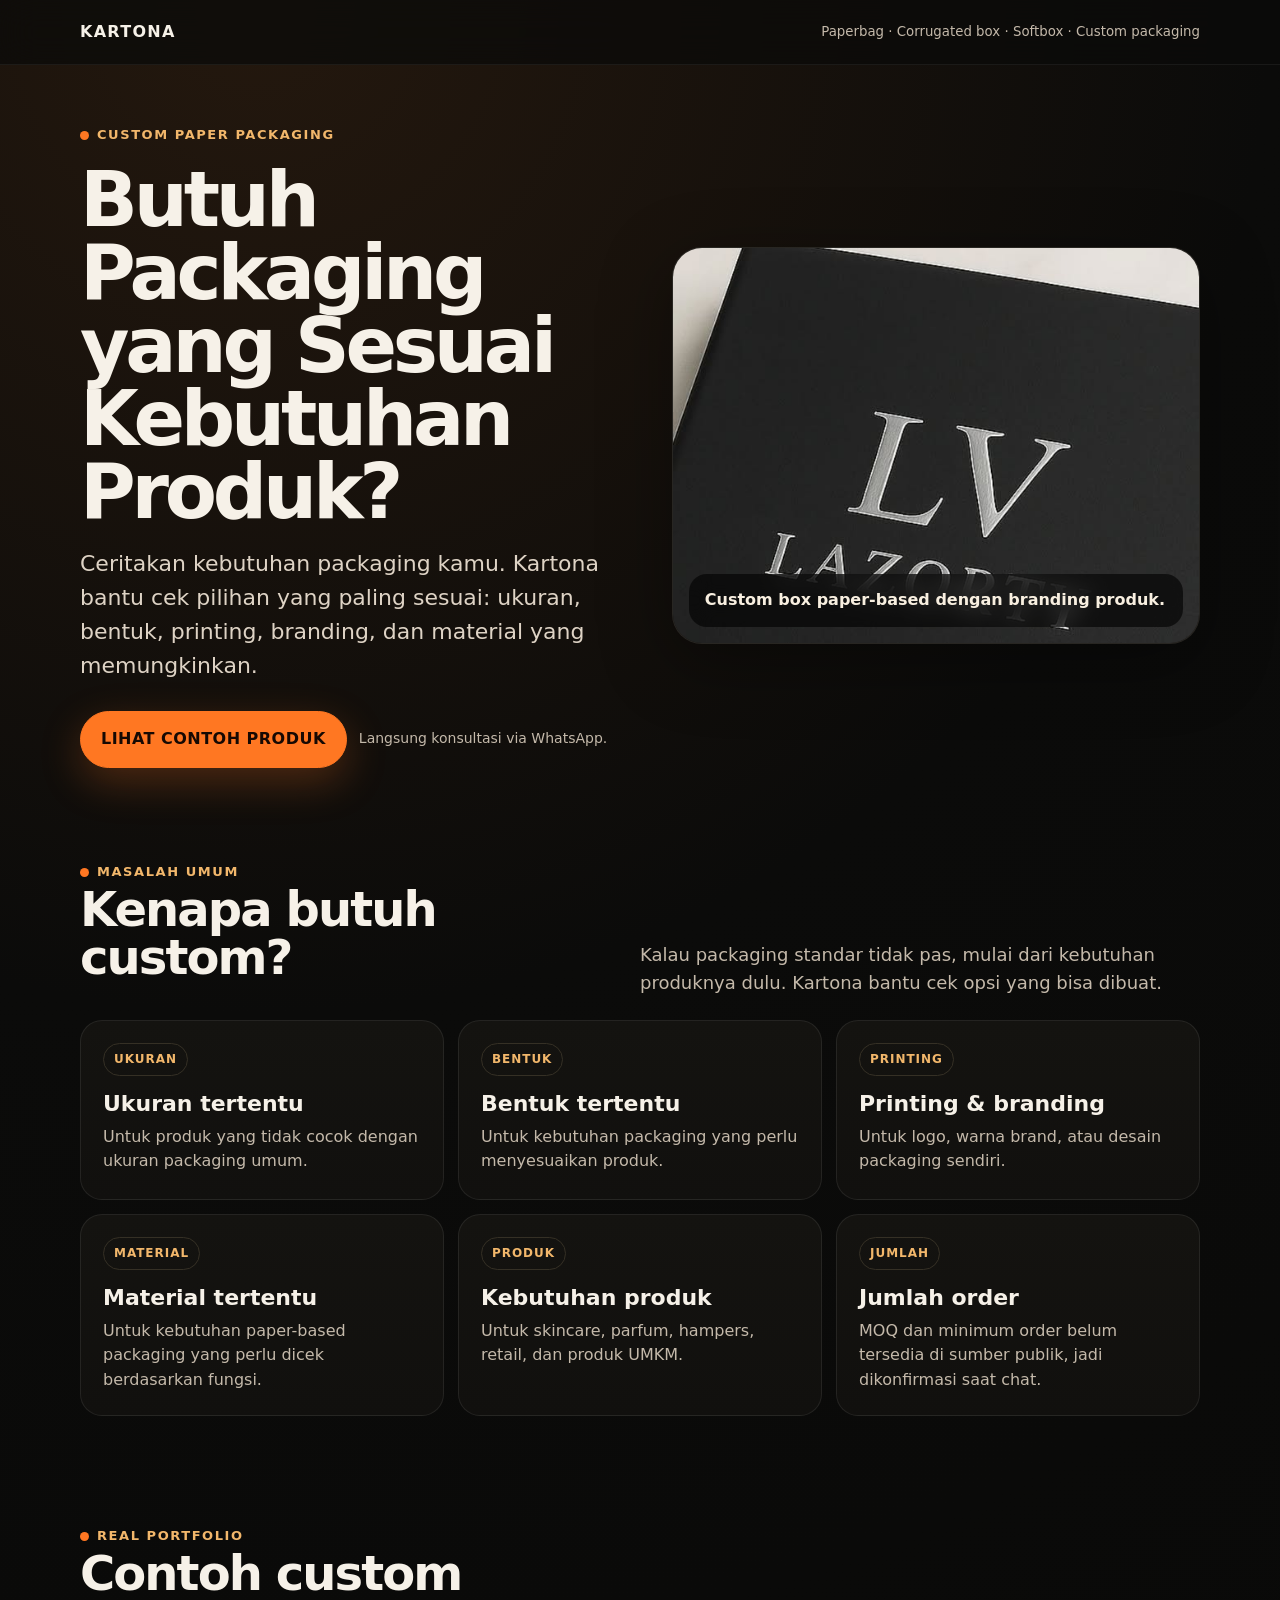
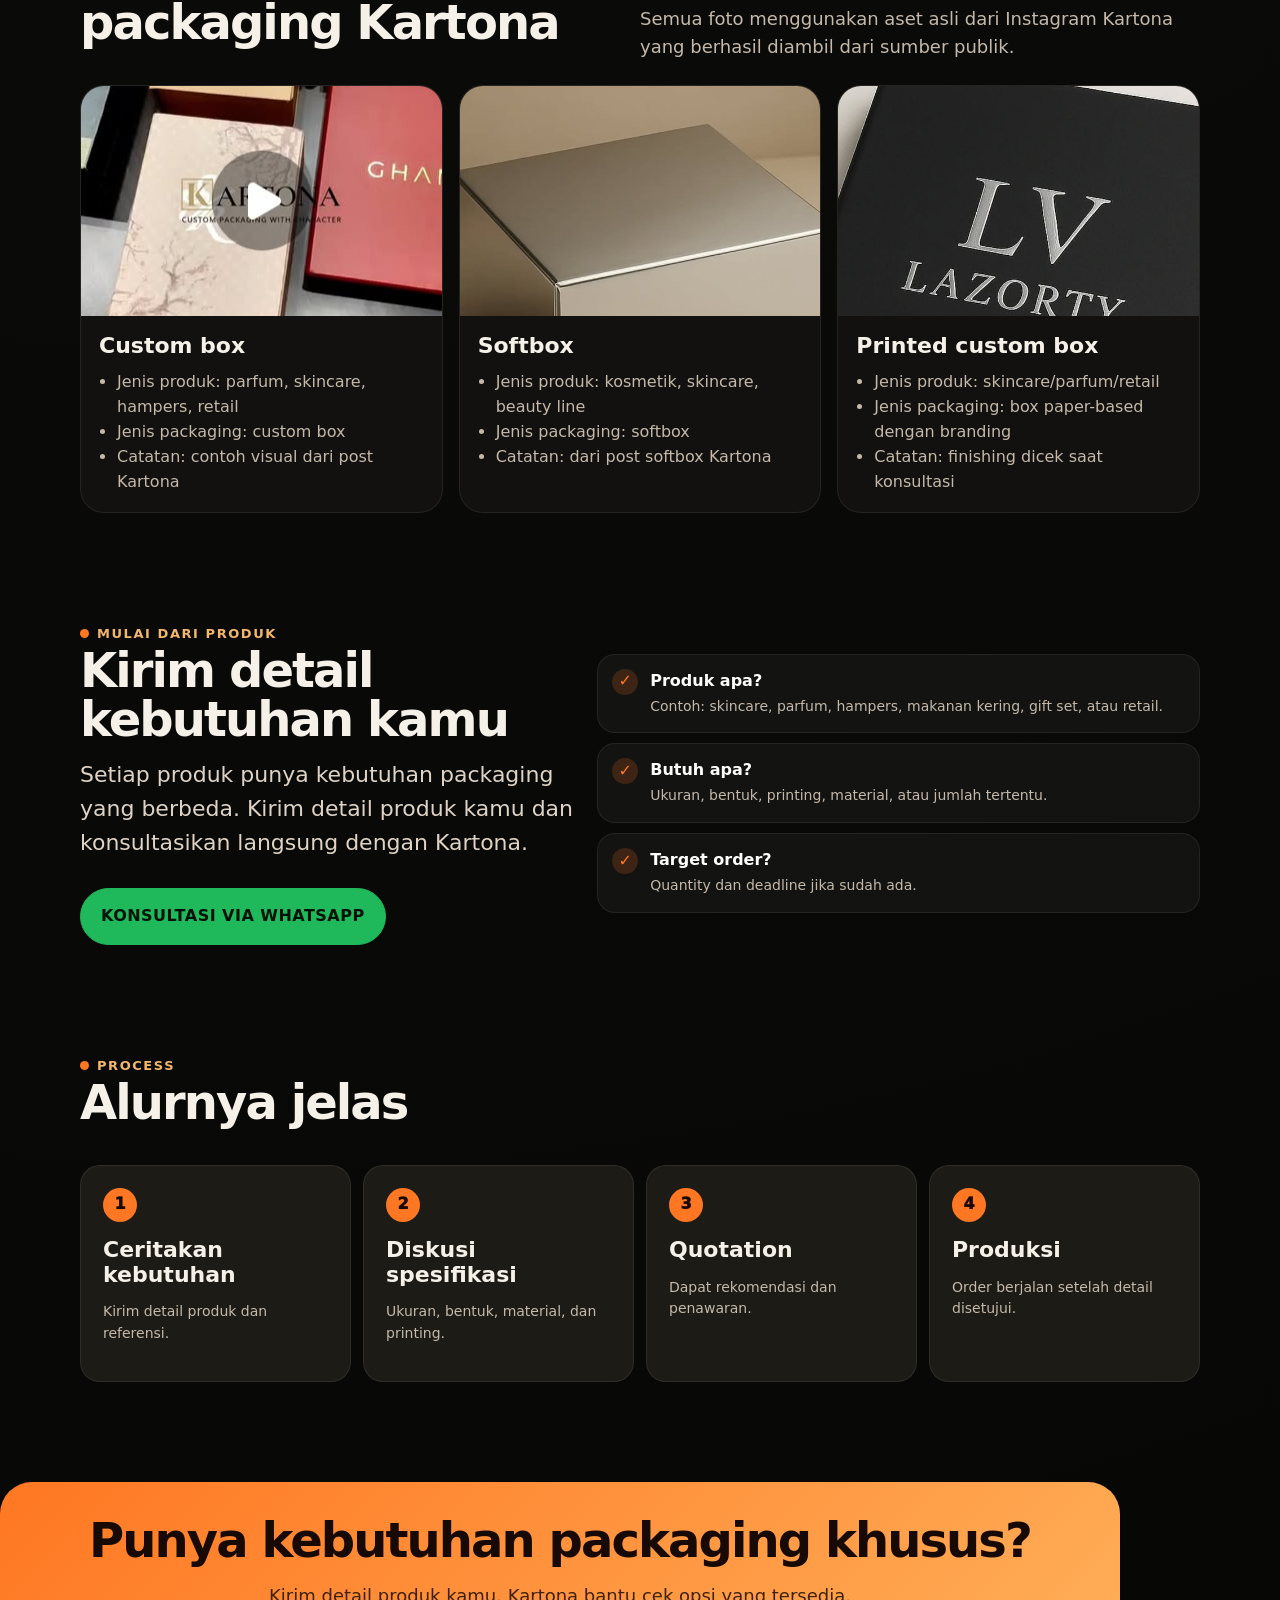
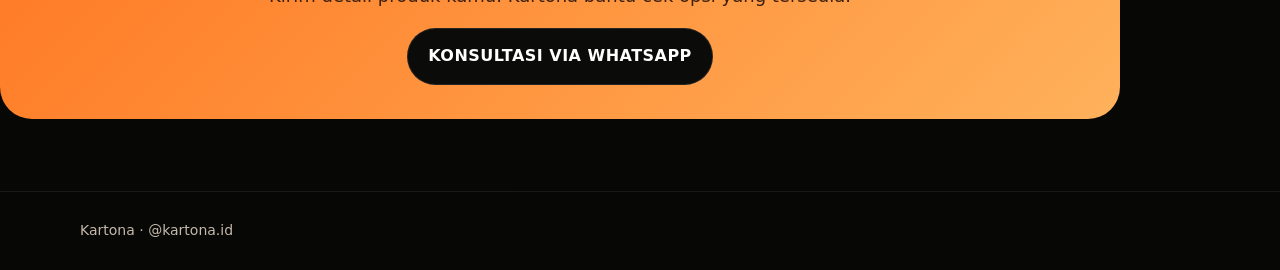
==== custom-packaging/index.html @ 0503b67d "Kartona Meta Ads V1 landing pages" ====
<!doctype html>
<html lang="id">
<head>
  <meta charset="utf-8" />
  <meta name="viewport" content="width=device-width, initial-scale=1" />
  <title>Custom Paper Packaging | Kartona</title>
  <meta name="description" content="Konsultasikan kebutuhan custom paper packaging untuk produk kamu bersama Kartona." />
  <link rel="stylesheet" href="../css/style.css" />
  <script src="../js/config.js"></script>
</head>
<body>
  <header class="topbar"><div class="wrap nav"><div class="logo">KARTONA</div><small>Paperbag · Corrugated box · Softbox · Custom packaging</small></div></header>
  <main>
    <section class="hero">
      <div class="wrap hero-grid">
        <div>
          <span class="eyebrow">Custom Paper Packaging</span>
          <h1>Butuh Packaging yang Sesuai Kebutuhan Produk?</h1>
          <p class="lead">Ceritakan kebutuhan packaging kamu. Kartona bantu cek pilihan yang paling sesuai: ukuran, bentuk, printing, branding, dan material yang memungkinkan.</p>
          <div class="hero-actions"><a class="btn primary" href="#portfolio">Lihat Contoh Produk</a><span class="note">Langsung konsultasi via WhatsApp.</span></div>
        </div>
        <div class="photo-card"><img src="../assets/premium-skincare-parfum-box.webp" alt="Custom paper packaging Kartona" loading="eager"><div class="photo-caption">Custom box paper-based dengan branding produk.</div></div>
      </div>
    </section>

    <section class="section" data-viewcontent="custom-benefits">
      <div class="wrap">
        <div class="section-head"><div><span class="eyebrow">Masalah Umum</span><h2>Kenapa butuh custom?</h2></div><p>Kalau packaging standar tidak pas, mulai dari kebutuhan produknya dulu. Kartona bantu cek opsi yang bisa dibuat.</p></div>
        <div class="cards">
          <article class="card"><span class="tag">Ukuran</span><h3>Ukuran tertentu</h3><p>Untuk produk yang tidak cocok dengan ukuran packaging umum.</p></article>
          <article class="card"><span class="tag">Bentuk</span><h3>Bentuk tertentu</h3><p>Untuk kebutuhan packaging yang perlu menyesuaikan produk.</p></article>
          <article class="card"><span class="tag">Printing</span><h3>Printing & branding</h3><p>Untuk logo, warna brand, atau desain packaging sendiri.</p></article>
          <article class="card"><span class="tag">Material</span><h3>Material tertentu</h3><p>Untuk kebutuhan paper-based packaging yang perlu dicek berdasarkan fungsi.</p></article>
          <article class="card"><span class="tag">Produk</span><h3>Kebutuhan produk</h3><p>Untuk skincare, parfum, hampers, retail, dan produk UMKM.</p></article>
          <article class="card"><span class="tag">Jumlah</span><h3>Jumlah order</h3><p>MOQ dan minimum order belum tersedia di sumber publik, jadi dikonfirmasi saat chat.</p></article>
        </div>
      </div>
    </section>

    <section class="section" id="portfolio">
      <div class="wrap">
        <div class="section-head"><div><span class="eyebrow">Real Portfolio</span><h2>Contoh custom packaging Kartona</h2></div><p>Semua foto menggunakan aset asli dari Instagram Kartona yang berhasil diambil dari sumber publik.</p></div>
        <div class="product-grid">
          <article class="product"><img src="../assets/custom-box-parfum-skincare-hampers.jpg" alt="Custom box Kartona" loading="lazy"><div class="product-body"><h3>Custom box</h3><ul><li>Jenis produk: parfum, skincare, hampers, retail</li><li>Jenis packaging: custom box</li><li>Catatan: contoh visual dari post Kartona</li></ul></div></article>
          <article class="product"><img src="../assets/softbox-beauty.webp" alt="Softbox Kartona" loading="lazy"><div class="product-body"><h3>Softbox</h3><ul><li>Jenis produk: kosmetik, skincare, beauty line</li><li>Jenis packaging: softbox</li><li>Catatan: dari post softbox Kartona</li></ul></div></article>
          <article class="product"><img src="../assets/premium-skincare-parfum-box.webp" alt="Printed packaging Kartona" loading="lazy"><div class="product-body"><h3>Printed custom box</h3><ul><li>Jenis produk: skincare/parfum/retail</li><li>Jenis packaging: box paper-based dengan branding</li><li>Catatan: finishing dicek saat konsultasi</li></ul></div></article>
        </div>
      </div>
    </section>

    <section class="section"><div class="wrap split"><div><span class="eyebrow">Mulai dari Produk</span><h2>Kirim detail kebutuhan kamu</h2><p class="lead">Setiap produk punya kebutuhan packaging yang berbeda. Kirim detail produk kamu dan konsultasikan langsung dengan Kartona.</p><a class="btn wa" data-wa="custom" href="#">Konsultasi via WhatsApp</a></div><div class="checklist"><div class="check"><div><b>Produk apa?</b><br><span class="note">Contoh: skincare, parfum, hampers, makanan kering, gift set, atau retail.</span></div></div><div class="check"><div><b>Butuh apa?</b><br><span class="note">Ukuran, bentuk, printing, material, atau jumlah tertentu.</span></div></div><div class="check"><div><b>Target order?</b><br><span class="note">Quantity dan deadline jika sudah ada.</span></div></div></div></div></section>

    <section class="section"><div class="wrap"><div class="section-head"><div><span class="eyebrow">Process</span><h2>Alurnya jelas</h2></div></div><div class="steps"><div class="step"><h3>Ceritakan kebutuhan</h3><p class="note">Kirim detail produk dan referensi.</p></div><div class="step"><h3>Diskusi spesifikasi</h3><p class="note">Ukuran, bentuk, material, dan printing.</p></div><div class="step"><h3>Quotation</h3><p class="note">Dapat rekomendasi dan penawaran.</p></div><div class="step"><h3>Produksi</h3><p class="note">Order berjalan setelah detail disetujui.</p></div></div></div></section>

    <section class="wrap final-cta"><h2>Punya kebutuhan packaging khusus?</h2><p>Kirim detail produk kamu. Kartona bantu cek opsi yang tersedia.</p><a class="btn" data-wa="custom" href="#">Konsultasi via WhatsApp</a></section>
  </main>
  <div class="sticky-cta"><a class="btn wa" data-wa="custom" href="#">Konsultasi via WhatsApp</a></div>
  <footer class="footer"><div class="wrap">Kartona · <a href="https://www.instagram.com/kartona.id/">@kartona.id</a></div></footer>
  <script src="../js/app.js"></script>
</body>
</html>
---- css/style.css ----
:root{
  --bg:#0b0b0a;--panel:#141310;--panel2:#1d1b16;--text:#f6f1e8;--muted:#c4b9aa;--line:#353025;--accent:#ff7722;--accent2:#f2b76b;--white:#fff;--wa:#1fb85a;
  --radius:22px;--shadow:0 18px 70px rgba(0,0,0,.35);
}
*{box-sizing:border-box}html{scroll-behavior:smooth}body{margin:0;background:radial-gradient(circle at 20% 0%,#24180e 0,#0b0b0a 28%,#070706 100%);color:var(--text);font-family:Inter,ui-sans-serif,system-ui,-apple-system,BlinkMacSystemFont,"Segoe UI",sans-serif;line-height:1.55}a{color:inherit;text-decoration:none}img{max-width:100%;display:block}main{overflow:hidden}.wrap{width:calc(100% - 36px);max-width:1120px;margin-inline:auto}.topbar{position:sticky;top:0;z-index:20;background:rgba(11,11,10,.76);backdrop-filter:blur(18px);border-bottom:1px solid rgba(255,255,255,.06)}.nav{height:64px;display:flex;align-items:center;justify-content:space-between}.logo{font-weight:900;letter-spacing:.08em}.nav small{color:var(--muted)}.hero{padding:58px 0 38px}.hero-grid{display:grid;grid-template-columns:1.02fr .98fr;gap:42px;align-items:center}.eyebrow{display:inline-flex;align-items:center;gap:8px;color:var(--accent2);font-weight:800;text-transform:uppercase;letter-spacing:.12em;font-size:13px}.eyebrow:before{content:"";width:9px;height:9px;border-radius:99px;background:var(--accent)}h1{font-size:clamp(38px,7vw,76px);line-height:.96;margin:16px 0 18px;letter-spacing:-.055em;overflow-wrap:anywhere}h2{font-size:clamp(30px,4vw,48px);line-height:1.02;margin:0 0 14px;letter-spacing:-.04em}h3{font-size:22px;line-height:1.12;margin:0 0 8px}.lead{font-size:clamp(18px,2vw,22px);color:#ded3c5;max-width:700px;margin:0 0 28px}.hero-actions{display:flex;gap:12px;flex-wrap:wrap;align-items:center}.btn{display:inline-flex;align-items:center;justify-content:center;gap:10px;border:1px solid rgba(255,255,255,.1);min-height:54px;padding:15px 20px;border-radius:999px;font-weight:900;text-transform:uppercase;letter-spacing:.03em;transition:.18s ease;background:#242019}.btn.primary{background:var(--accent);color:#160903;border-color:var(--accent);box-shadow:0 14px 40px rgba(255,119,34,.25)}.btn.wa{background:var(--wa);border-color:var(--wa);color:#031207}.btn:hover{transform:translateY(-1px);filter:brightness(1.05)}.note{color:var(--muted);font-size:14px}.photo-card{position:relative;border-radius:30px;overflow:hidden;border:1px solid rgba(255,255,255,.08);background:#16130f;box-shadow:var(--shadow)}.photo-card img{width:100%;aspect-ratio:4/3;object-fit:cover}.photo-caption{position:absolute;left:16px;right:16px;bottom:16px;background:rgba(0,0,0,.62);backdrop-filter:blur(12px);padding:14px 16px;border-radius:18px;color:#f8efe0;font-weight:750}.section{padding:54px 0}.section-head{display:flex;align-items:end;justify-content:space-between;gap:20px;margin-bottom:24px}.section-head p{max-width:560px;color:var(--muted);font-size:18px;margin:0}.cards{display:grid;grid-template-columns:repeat(3,1fr);gap:14px}.card{background:linear-gradient(180deg,var(--panel),#11100e);border:1px solid rgba(255,255,255,.08);border-radius:var(--radius);padding:22px;min-height:180px}.card .tag{display:inline-flex;margin-bottom:16px;padding:6px 10px;border:1px solid var(--line);border-radius:999px;color:var(--accent2);font-weight:800;font-size:12px;text-transform:uppercase;letter-spacing:.08em}.card p{color:var(--muted);margin:0}.product-grid{display:grid;grid-template-columns:repeat(3,1fr);gap:16px}.product{background:#12110f;border:1px solid rgba(255,255,255,.08);border-radius:24px;overflow:hidden}.product img{width:100%;height:230px;object-fit:cover;background:#24211b}.product-body{padding:18px}.product-body ul{margin:12px 0 0;padding-left:18px;color:var(--muted)}.steps{counter-reset:step;display:grid;grid-template-columns:repeat(4,1fr);gap:12px}.step{position:relative;background:var(--panel2);border:1px solid rgba(255,255,255,.08);border-radius:20px;padding:22px}.step:before{counter-increment:step;content:counter(step);display:grid;place-items:center;width:34px;height:34px;border-radius:99px;background:var(--accent);color:#1a0900;font-weight:950;margin-bottom:16px}.split{display:grid;grid-template-columns:.9fr 1.1fr;gap:24px;align-items:center}.checklist{display:grid;gap:10px}.check{display:flex;gap:12px;align-items:flex-start;background:rgba(255,255,255,.045);border:1px solid rgba(255,255,255,.07);border-radius:18px;padding:14px}.check b{color:#fff}.check:before{content:"✓";display:grid;place-items:center;flex:0 0 26px;height:26px;border-radius:99px;background:rgba(255,119,34,.18);color:var(--accent);font-weight:900}.final-cta{margin:46px 0 72px;border-radius:32px;background:linear-gradient(135deg,#ff7722,#ffb15b);color:#170903;padding:34px;text-align:center}.final-cta h2{color:#170903}.final-cta p{color:#3e210d;font-size:18px}.final-cta .btn{background:#0b0b0a;color:#fff}.audit-table{width:100%;border-collapse:collapse;background:#12110f;border-radius:18px;overflow:hidden}.audit-table th,.audit-table td{border-bottom:1px solid rgba(255,255,255,.08);padding:13px;text-align:left;vertical-align:top}.audit-table th{color:var(--accent2);font-size:12px;text-transform:uppercase;letter-spacing:.08em}.audit-table td{color:#ddd0bf;font-size:14px}.sticky-cta{position:fixed;left:14px;right:14px;bottom:14px;z-index:50;display:none}.sticky-cta.show{display:block}.sticky-cta .btn{width:100%;box-shadow:0 12px 40px rgba(0,0,0,.45)}.two{grid-template-columns:repeat(2,1fr)}.source{font-size:13px;color:#a79b8c;margin-top:12px}.warning{background:#24180d;border:1px solid rgba(255,119,34,.35);padding:14px;border-radius:16px;color:#ffd6b8}.footer{border-top:1px solid rgba(255,255,255,.07);padding:28px 0;color:var(--muted);font-size:14px}
@media(max-width:820px){.wrap{width:calc(100% - 28px);max-width:560px}.nav small{display:none}.hero{padding-top:36px}.hero-grid,.split{grid-template-columns:1fr;gap:26px}.cards,.product-grid,.steps,.two{grid-template-columns:1fr}.section{padding:42px 0}.section-head{display:block}.product img{height:250px}h1{font-size:38px;line-height:1}.btn{font-size:14px}.final-cta{padding:26px 18px;margin-bottom:90px}.btn{width:100%;padding-left:16px;padding-right:16px}.hero-actions .note{text-align:center;width:100%}.audit-table{display:block;overflow-x:auto;white-space:nowrap}.photo-card img{aspect-ratio:1/1}.sticky-cta{padding-bottom:env(safe-area-inset-bottom)}}
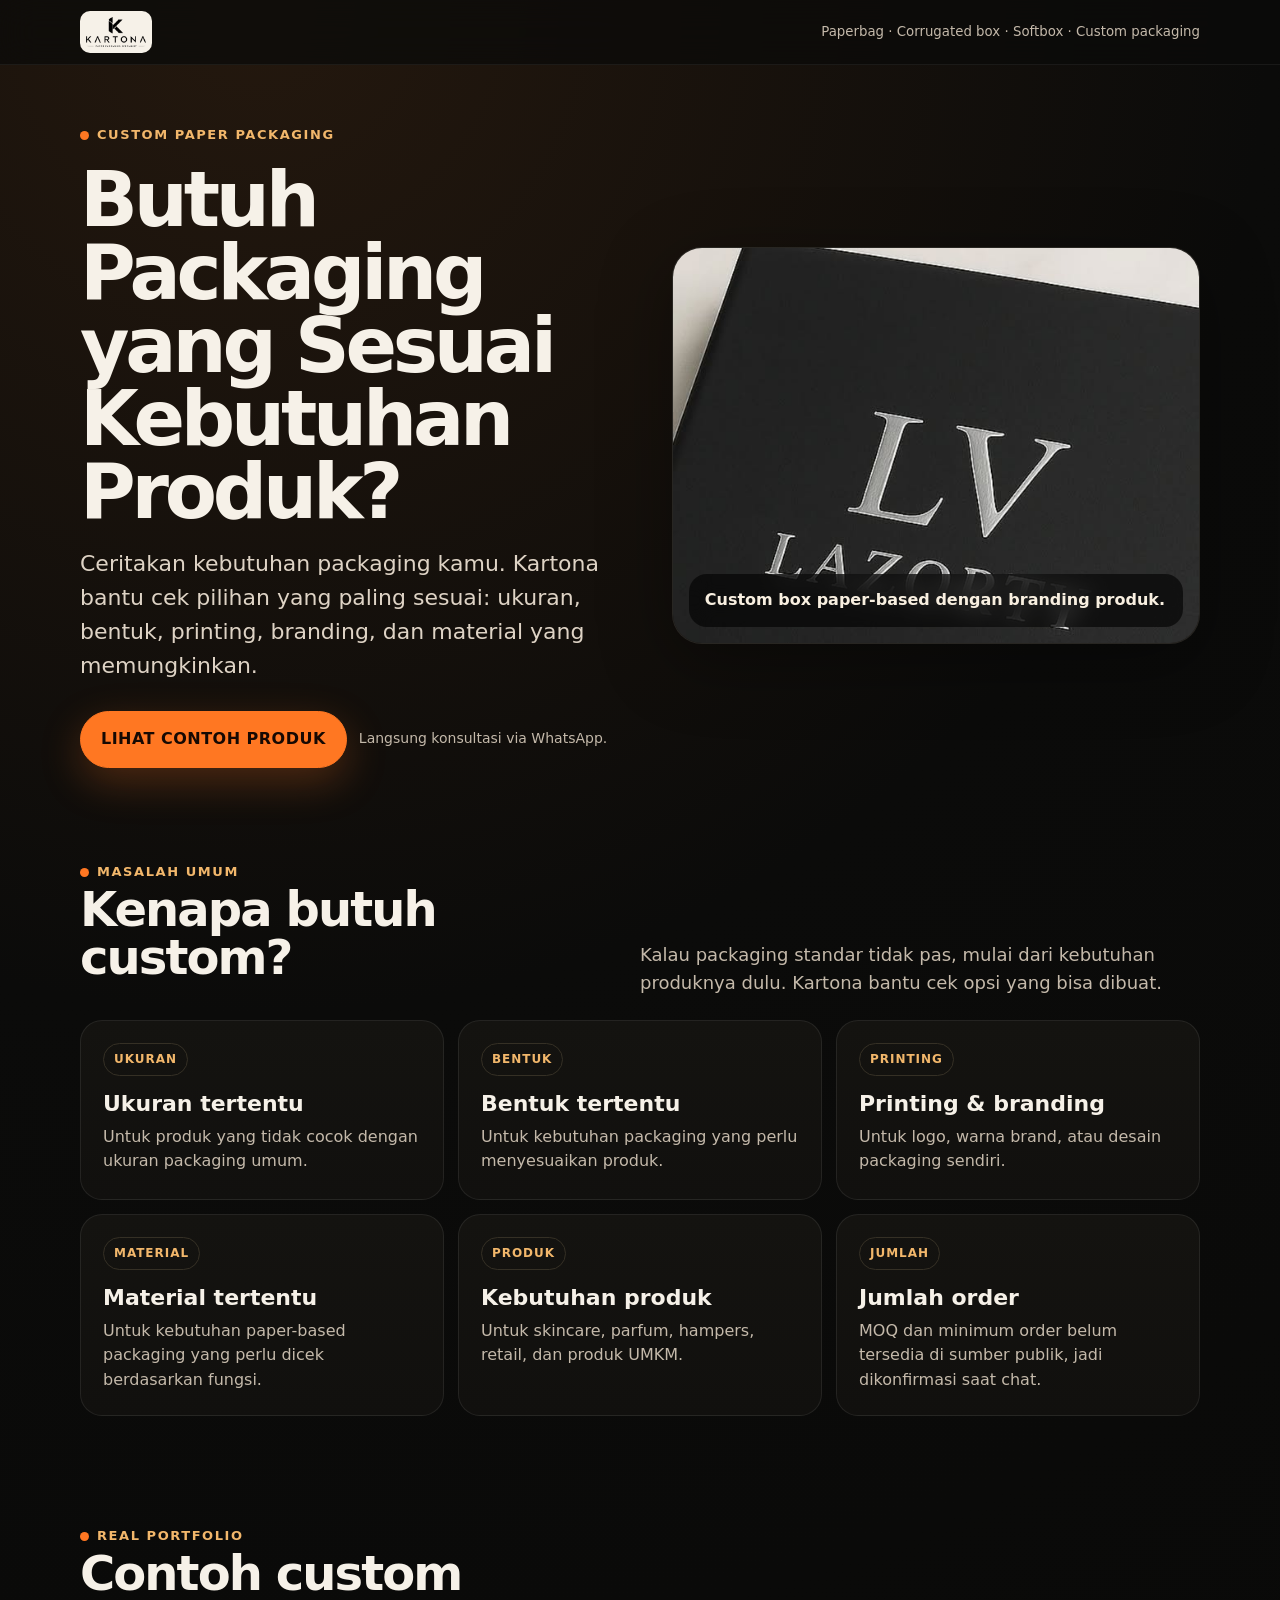
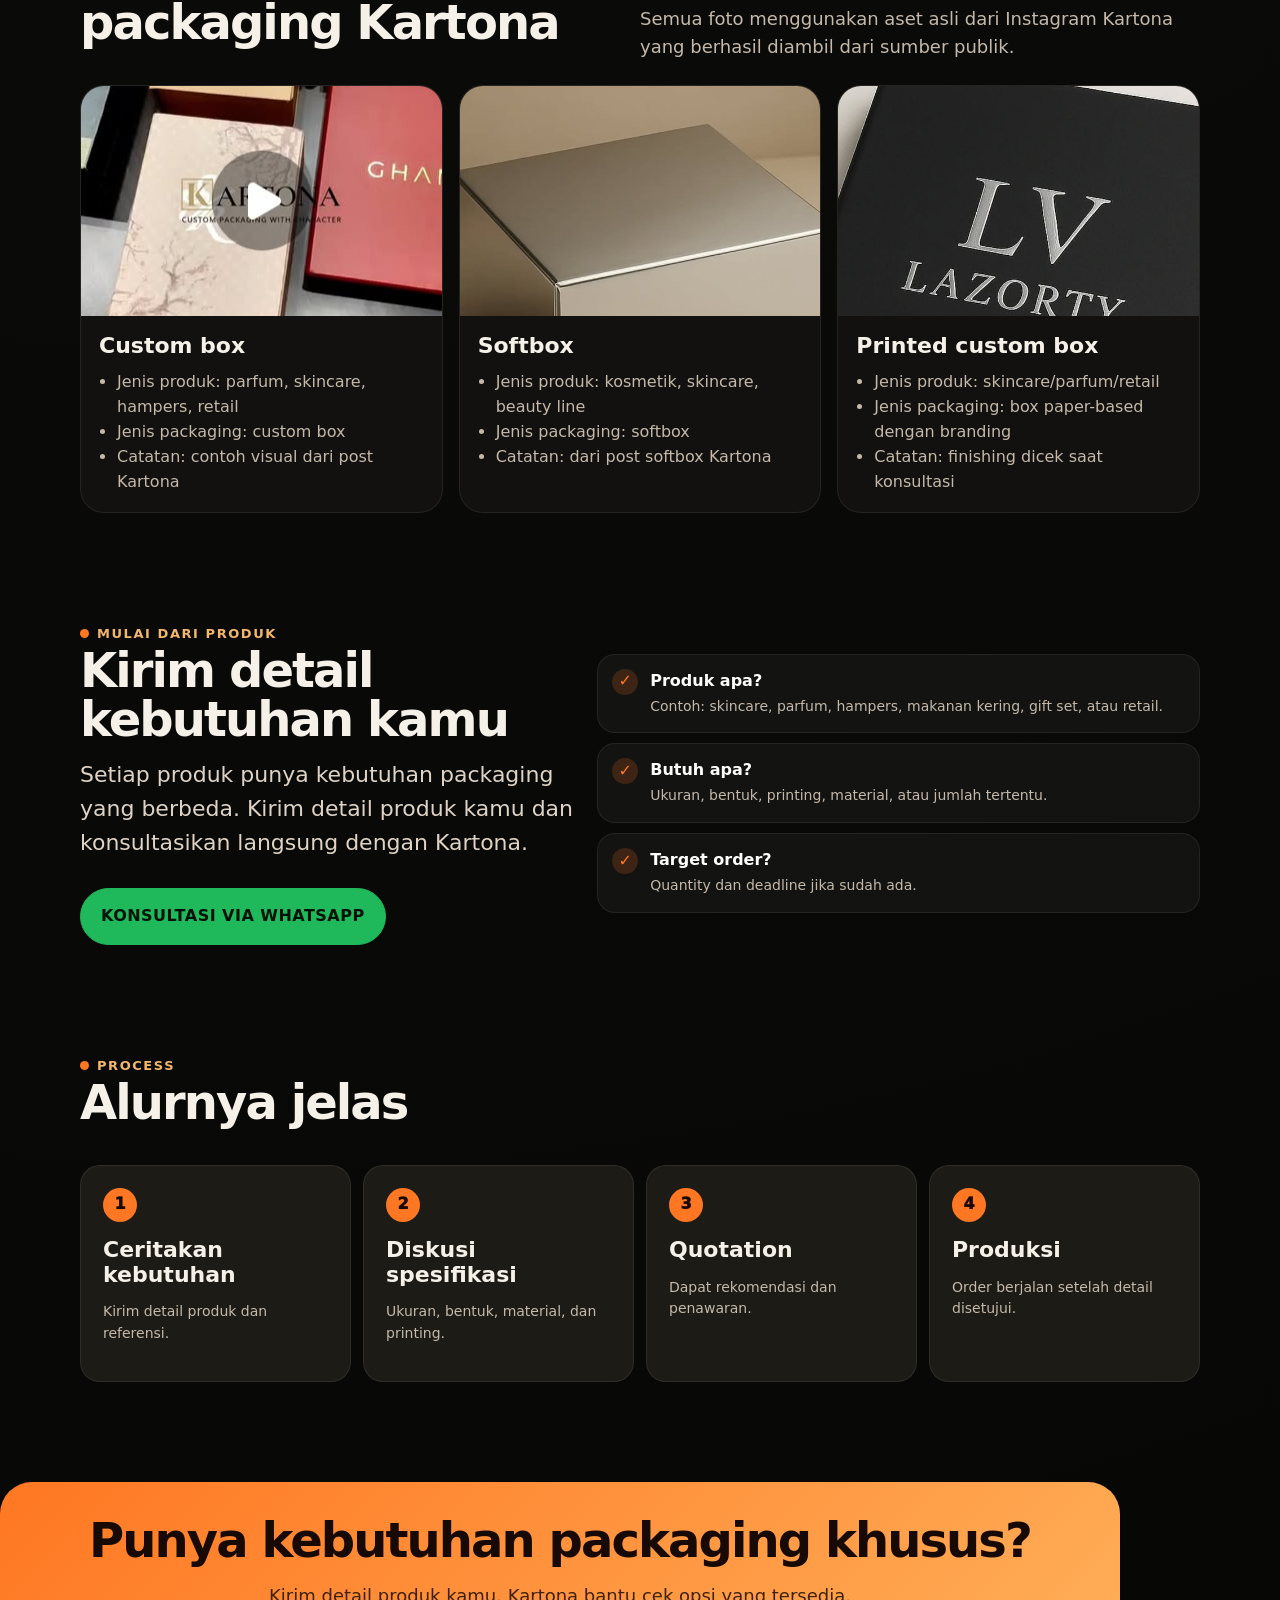
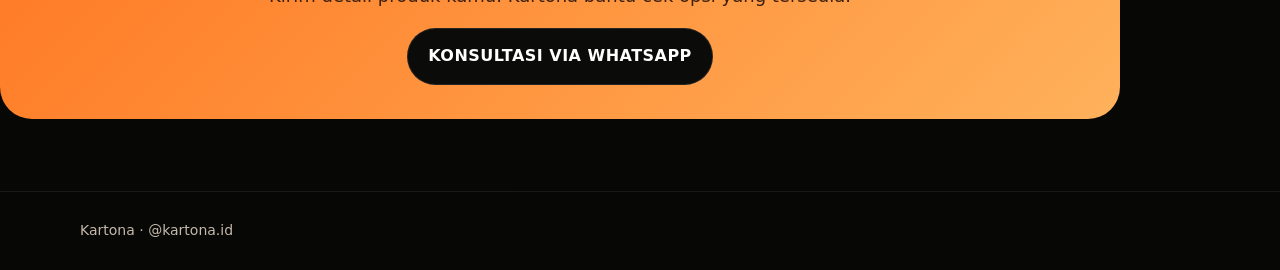
==== commit bce24c79: "Logo Kartona + foto F&B asli di landing page" ====
--- a/custom-packaging/index.html
+++ b/custom-packaging/index.html
@@ -9,7 +9,7 @@
   <script src="../js/config.js"></script>
 </head>
 <body>
-  <header class="topbar"><div class="wrap nav"><div class="logo">KARTONA</div><small>Paperbag · Corrugated box · Softbox · Custom packaging</small></div></header>
+  <header class="topbar"><div class="wrap nav"><div class="logo"><img src="../assets/logo.png" alt="Kartona" /></div><small>Paperbag · Corrugated box · Softbox · Custom packaging</small></div></header>
   <main>
     <section class="hero">
       <div class="wrap hero-grid">
--- a/css/style.css
+++ b/css/style.css
@@ -2,5 +2,5 @@
   --bg:#0b0b0a;--panel:#141310;--panel2:#1d1b16;--text:#f6f1e8;--muted:#c4b9aa;--line:#353025;--accent:#ff7722;--accent2:#f2b76b;--white:#fff;--wa:#1fb85a;
   --radius:22px;--shadow:0 18px 70px rgba(0,0,0,.35);
 }
-*{box-sizing:border-box}html{scroll-behavior:smooth}body{margin:0;background:radial-gradient(circle at 20% 0%,#24180e 0,#0b0b0a 28%,#070706 100%);color:var(--text);font-family:Inter,ui-sans-serif,system-ui,-apple-system,BlinkMacSystemFont,"Segoe UI",sans-serif;line-height:1.55}a{color:inherit;text-decoration:none}img{max-width:100%;display:block}main{overflow:hidden}.wrap{width:calc(100% - 36px);max-width:1120px;margin-inline:auto}.topbar{position:sticky;top:0;z-index:20;background:rgba(11,11,10,.76);backdrop-filter:blur(18px);border-bottom:1px solid rgba(255,255,255,.06)}.nav{height:64px;display:flex;align-items:center;justify-content:space-between}.logo{font-weight:900;letter-spacing:.08em}.nav small{color:var(--muted)}.hero{padding:58px 0 38px}.hero-grid{display:grid;grid-template-columns:1.02fr .98fr;gap:42px;align-items:center}.eyebrow{display:inline-flex;align-items:center;gap:8px;color:var(--accent2);font-weight:800;text-transform:uppercase;letter-spacing:.12em;font-size:13px}.eyebrow:before{content:"";width:9px;height:9px;border-radius:99px;background:var(--accent)}h1{font-size:clamp(38px,7vw,76px);line-height:.96;margin:16px 0 18px;letter-spacing:-.055em;overflow-wrap:anywhere}h2{font-size:clamp(30px,4vw,48px);line-height:1.02;margin:0 0 14px;letter-spacing:-.04em}h3{font-size:22px;line-height:1.12;margin:0 0 8px}.lead{font-size:clamp(18px,2vw,22px);color:#ded3c5;max-width:700px;margin:0 0 28px}.hero-actions{display:flex;gap:12px;flex-wrap:wrap;align-items:center}.btn{display:inline-flex;align-items:center;justify-content:center;gap:10px;border:1px solid rgba(255,255,255,.1);min-height:54px;padding:15px 20px;border-radius:999px;font-weight:900;text-transform:uppercase;letter-spacing:.03em;transition:.18s ease;background:#242019}.btn.primary{background:var(--accent);color:#160903;border-color:var(--accent);box-shadow:0 14px 40px rgba(255,119,34,.25)}.btn.wa{background:var(--wa);border-color:var(--wa);color:#031207}.btn:hover{transform:translateY(-1px);filter:brightness(1.05)}.note{color:var(--muted);font-size:14px}.photo-card{position:relative;border-radius:30px;overflow:hidden;border:1px solid rgba(255,255,255,.08);background:#16130f;box-shadow:var(--shadow)}.photo-card img{width:100%;aspect-ratio:4/3;object-fit:cover}.photo-caption{position:absolute;left:16px;right:16px;bottom:16px;background:rgba(0,0,0,.62);backdrop-filter:blur(12px);padding:14px 16px;border-radius:18px;color:#f8efe0;font-weight:750}.section{padding:54px 0}.section-head{display:flex;align-items:end;justify-content:space-between;gap:20px;margin-bottom:24px}.section-head p{max-width:560px;color:var(--muted);font-size:18px;margin:0}.cards{display:grid;grid-template-columns:repeat(3,1fr);gap:14px}.card{background:linear-gradient(180deg,var(--panel),#11100e);border:1px solid rgba(255,255,255,.08);border-radius:var(--radius);padding:22px;min-height:180px}.card .tag{display:inline-flex;margin-bottom:16px;padding:6px 10px;border:1px solid var(--line);border-radius:999px;color:var(--accent2);font-weight:800;font-size:12px;text-transform:uppercase;letter-spacing:.08em}.card p{color:var(--muted);margin:0}.product-grid{display:grid;grid-template-columns:repeat(3,1fr);gap:16px}.product{background:#12110f;border:1px solid rgba(255,255,255,.08);border-radius:24px;overflow:hidden}.product img{width:100%;height:230px;object-fit:cover;background:#24211b}.product-body{padding:18px}.product-body ul{margin:12px 0 0;padding-left:18px;color:var(--muted)}.steps{counter-reset:step;display:grid;grid-template-columns:repeat(4,1fr);gap:12px}.step{position:relative;background:var(--panel2);border:1px solid rgba(255,255,255,.08);border-radius:20px;padding:22px}.step:before{counter-increment:step;content:counter(step);display:grid;place-items:center;width:34px;height:34px;border-radius:99px;background:var(--accent);color:#1a0900;font-weight:950;margin-bottom:16px}.split{display:grid;grid-template-columns:.9fr 1.1fr;gap:24px;align-items:center}.checklist{display:grid;gap:10px}.check{display:flex;gap:12px;align-items:flex-start;background:rgba(255,255,255,.045);border:1px solid rgba(255,255,255,.07);border-radius:18px;padding:14px}.check b{color:#fff}.check:before{content:"✓";display:grid;place-items:center;flex:0 0 26px;height:26px;border-radius:99px;background:rgba(255,119,34,.18);color:var(--accent);font-weight:900}.final-cta{margin:46px 0 72px;border-radius:32px;background:linear-gradient(135deg,#ff7722,#ffb15b);color:#170903;padding:34px;text-align:center}.final-cta h2{color:#170903}.final-cta p{color:#3e210d;font-size:18px}.final-cta .btn{background:#0b0b0a;color:#fff}.audit-table{width:100%;border-collapse:collapse;background:#12110f;border-radius:18px;overflow:hidden}.audit-table th,.audit-table td{border-bottom:1px solid rgba(255,255,255,.08);padding:13px;text-align:left;vertical-align:top}.audit-table th{color:var(--accent2);font-size:12px;text-transform:uppercase;letter-spacing:.08em}.audit-table td{color:#ddd0bf;font-size:14px}.sticky-cta{position:fixed;left:14px;right:14px;bottom:14px;z-index:50;display:none}.sticky-cta.show{display:block}.sticky-cta .btn{width:100%;box-shadow:0 12px 40px rgba(0,0,0,.45)}.two{grid-template-columns:repeat(2,1fr)}.source{font-size:13px;color:#a79b8c;margin-top:12px}.warning{background:#24180d;border:1px solid rgba(255,119,34,.35);padding:14px;border-radius:16px;color:#ffd6b8}.footer{border-top:1px solid rgba(255,255,255,.07);padding:28px 0;color:var(--muted);font-size:14px}
+*{box-sizing:border-box}html{scroll-behavior:smooth}body{margin:0;background:radial-gradient(circle at 20% 0%,#24180e 0,#0b0b0a 28%,#070706 100%);color:var(--text);font-family:Inter,ui-sans-serif,system-ui,-apple-system,BlinkMacSystemFont,"Segoe UI",sans-serif;line-height:1.55}a{color:inherit;text-decoration:none}img{max-width:100%;display:block}main{overflow:hidden}.wrap{width:calc(100% - 36px);max-width:1120px;margin-inline:auto}.topbar{position:sticky;top:0;z-index:20;background:rgba(11,11,10,.76);backdrop-filter:blur(18px);border-bottom:1px solid rgba(255,255,255,.06)}.nav{height:64px;display:flex;align-items:center;justify-content:space-between}.logo{font-weight:900;letter-spacing:.08em;display:flex;align-items:center}.logo img{height:42px;background:#f6f1e8;border-radius:10px;padding:6px;display:block}.nav small{color:var(--muted)}.hero{padding:58px 0 38px}.hero-grid{display:grid;grid-template-columns:1.02fr .98fr;gap:42px;align-items:center}.eyebrow{display:inline-flex;align-items:center;gap:8px;color:var(--accent2);font-weight:800;text-transform:uppercase;letter-spacing:.12em;font-size:13px}.eyebrow:before{content:"";width:9px;height:9px;border-radius:99px;background:var(--accent)}h1{font-size:clamp(38px,7vw,76px);line-height:.96;margin:16px 0 18px;letter-spacing:-.055em;overflow-wrap:anywhere}h2{font-size:clamp(30px,4vw,48px);line-height:1.02;margin:0 0 14px;letter-spacing:-.04em}h3{font-size:22px;line-height:1.12;margin:0 0 8px}.lead{font-size:clamp(18px,2vw,22px);color:#ded3c5;max-width:700px;margin:0 0 28px}.hero-actions{display:flex;gap:12px;flex-wrap:wrap;align-items:center}.btn{display:inline-flex;align-items:center;justify-content:center;gap:10px;border:1px solid rgba(255,255,255,.1);min-height:54px;padding:15px 20px;border-radius:999px;font-weight:900;text-transform:uppercase;letter-spacing:.03em;transition:.18s ease;background:#242019}.btn.primary{background:var(--accent);color:#160903;border-color:var(--accent);box-shadow:0 14px 40px rgba(255,119,34,.25)}.btn.wa{background:var(--wa);border-color:var(--wa);color:#031207}.btn:hover{transform:translateY(-1px);filter:brightness(1.05)}.note{color:var(--muted);font-size:14px}.photo-card{position:relative;border-radius:30px;overflow:hidden;border:1px solid rgba(255,255,255,.08);background:#16130f;box-shadow:var(--shadow)}.photo-card img{width:100%;aspect-ratio:4/3;object-fit:cover}.photo-caption{position:absolute;left:16px;right:16px;bottom:16px;background:rgba(0,0,0,.62);backdrop-filter:blur(12px);padding:14px 16px;border-radius:18px;color:#f8efe0;font-weight:750}.section{padding:54px 0}.section-head{display:flex;align-items:end;justify-content:space-between;gap:20px;margin-bottom:24px}.section-head p{max-width:560px;color:var(--muted);font-size:18px;margin:0}.cards{display:grid;grid-template-columns:repeat(3,1fr);gap:14px}.card{background:linear-gradient(180deg,var(--panel),#11100e);border:1px solid rgba(255,255,255,.08);border-radius:var(--radius);padding:22px;min-height:180px}.card .tag{display:inline-flex;margin-bottom:16px;padding:6px 10px;border:1px solid var(--line);border-radius:999px;color:var(--accent2);font-weight:800;font-size:12px;text-transform:uppercase;letter-spacing:.08em}.card p{color:var(--muted);margin:0}.product-grid{display:grid;grid-template-columns:repeat(3,1fr);gap:16px}.product{background:#12110f;border:1px solid rgba(255,255,255,.08);border-radius:24px;overflow:hidden}.product img{width:100%;height:230px;object-fit:cover;background:#24211b}.product-body{padding:18px}.product-body ul{margin:12px 0 0;padding-left:18px;color:var(--muted)}.steps{counter-reset:step;display:grid;grid-template-columns:repeat(4,1fr);gap:12px}.step{position:relative;background:var(--panel2);border:1px solid rgba(255,255,255,.08);border-radius:20px;padding:22px}.step:before{counter-increment:step;content:counter(step);display:grid;place-items:center;width:34px;height:34px;border-radius:99px;background:var(--accent);color:#1a0900;font-weight:950;margin-bottom:16px}.split{display:grid;grid-template-columns:.9fr 1.1fr;gap:24px;align-items:center}.checklist{display:grid;gap:10px}.check{display:flex;gap:12px;align-items:flex-start;background:rgba(255,255,255,.045);border:1px solid rgba(255,255,255,.07);border-radius:18px;padding:14px}.check b{color:#fff}.check:before{content:"✓";display:grid;place-items:center;flex:0 0 26px;height:26px;border-radius:99px;background:rgba(255,119,34,.18);color:var(--accent);font-weight:900}.final-cta{margin:46px 0 72px;border-radius:32px;background:linear-gradient(135deg,#ff7722,#ffb15b);color:#170903;padding:34px;text-align:center}.final-cta h2{color:#170903}.final-cta p{color:#3e210d;font-size:18px}.final-cta .btn{background:#0b0b0a;color:#fff}.audit-table{width:100%;border-collapse:collapse;background:#12110f;border-radius:18px;overflow:hidden}.audit-table th,.audit-table td{border-bottom:1px solid rgba(255,255,255,.08);padding:13px;text-align:left;vertical-align:top}.audit-table th{color:var(--accent2);font-size:12px;text-transform:uppercase;letter-spacing:.08em}.audit-table td{color:#ddd0bf;font-size:14px}.sticky-cta{position:fixed;left:14px;right:14px;bottom:14px;z-index:50;display:none}.sticky-cta.show{display:block}.sticky-cta .btn{width:100%;box-shadow:0 12px 40px rgba(0,0,0,.45)}.two{grid-template-columns:repeat(2,1fr)}.source{font-size:13px;color:#a79b8c;margin-top:12px}.warning{background:#24180d;border:1px solid rgba(255,119,34,.35);padding:14px;border-radius:16px;color:#ffd6b8}.footer{border-top:1px solid rgba(255,255,255,.07);padding:28px 0;color:var(--muted);font-size:14px}
 @media(max-width:820px){.wrap{width:calc(100% - 28px);max-width:560px}.nav small{display:none}.hero{padding-top:36px}.hero-grid,.split{grid-template-columns:1fr;gap:26px}.cards,.product-grid,.steps,.two{grid-template-columns:1fr}.section{padding:42px 0}.section-head{display:block}.product img{height:250px}h1{font-size:38px;line-height:1}.btn{font-size:14px}.final-cta{padding:26px 18px;margin-bottom:90px}.btn{width:100%;padding-left:16px;padding-right:16px}.hero-actions .note{text-align:center;width:100%}.audit-table{display:block;overflow-x:auto;white-space:nowrap}.photo-card img{aspect-ratio:1/1}.sticky-cta{padding-bottom:env(safe-area-inset-bottom)}}
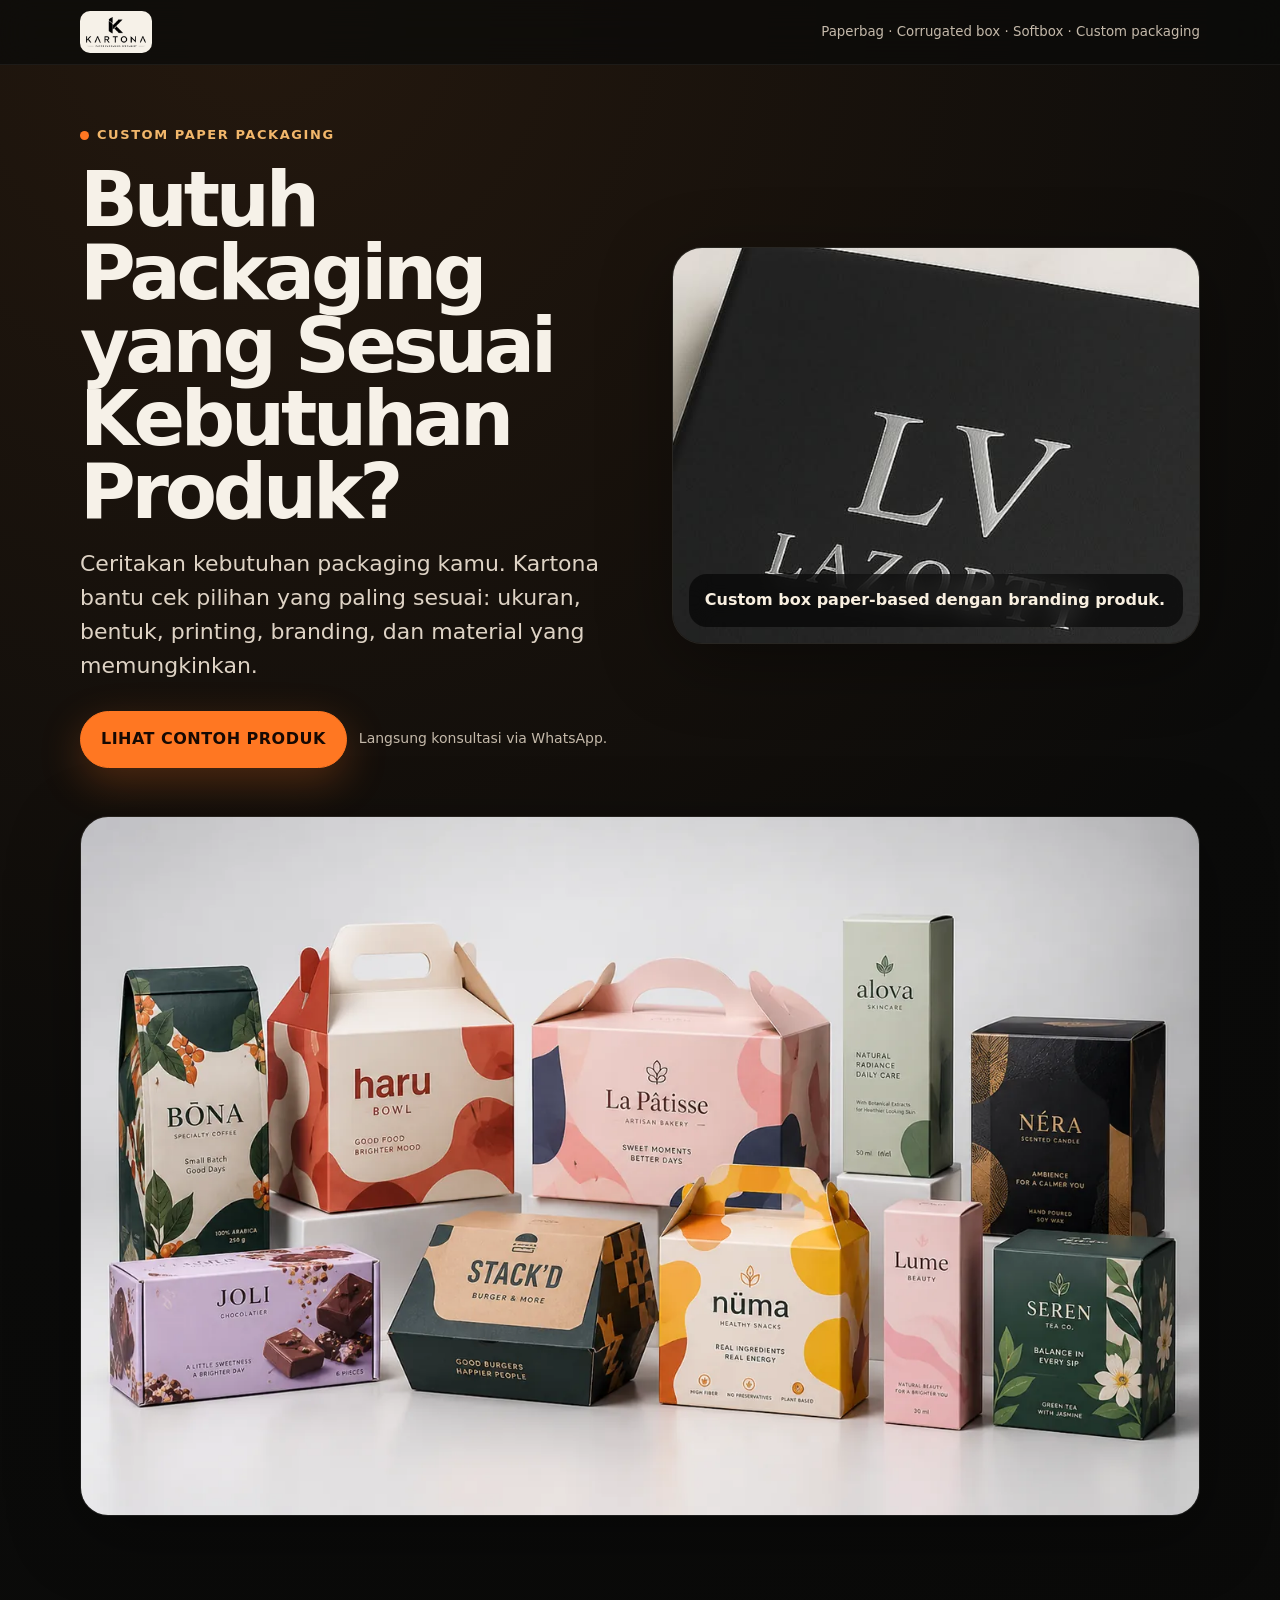
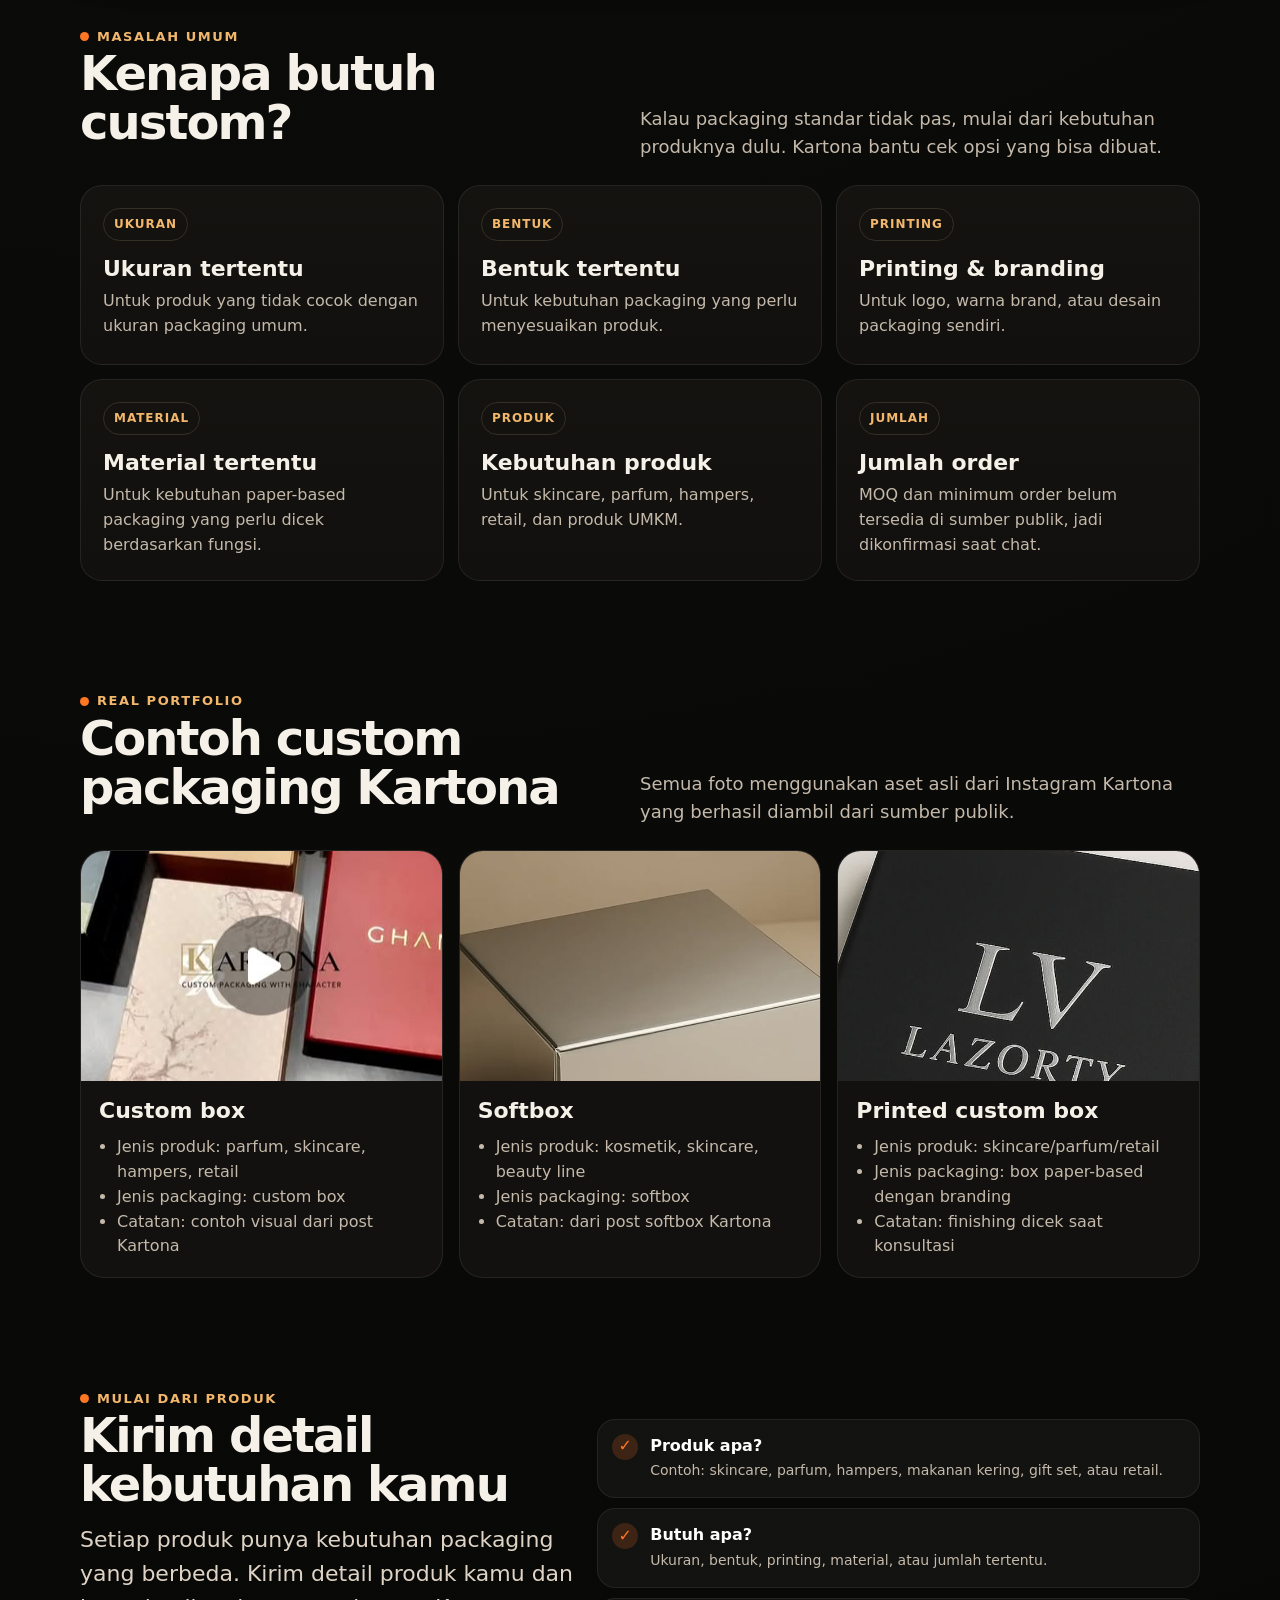
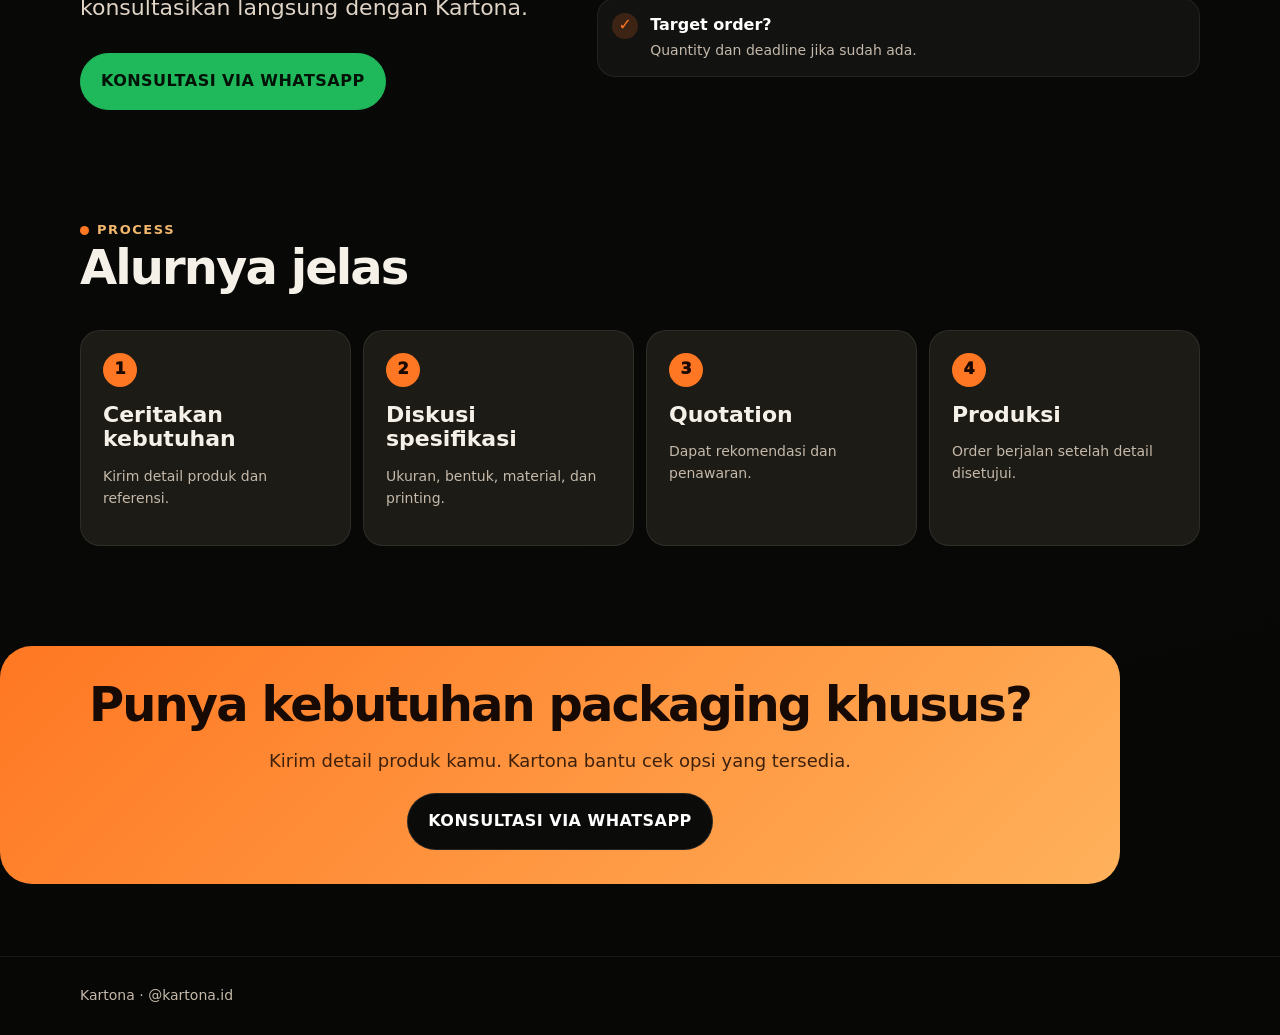
==== commit 3d36bccd: "Tambah banner portfolio di kedua landing page" ====
--- a/custom-packaging/index.html
+++ b/custom-packaging/index.html
@@ -21,6 +21,10 @@
         </div>
         <div class="photo-card"><img src="../assets/premium-skincare-parfum-box.webp" alt="Custom paper packaging Kartona" loading="eager"><div class="photo-caption">Custom box paper-based dengan branding produk.</div></div>
       </div>
+    </section>
+
+    <section class="section banner">
+      <div class="wrap"><img src="../assets/portfolio.webp" alt="Portfolio produk Kartona" loading="lazy" /></div>
     </section>
 
     <section class="section" data-viewcontent="custom-benefits">
--- a/css/style.css
+++ b/css/style.css
@@ -2,5 +2,5 @@
   --bg:#0b0b0a;--panel:#141310;--panel2:#1d1b16;--text:#f6f1e8;--muted:#c4b9aa;--line:#353025;--accent:#ff7722;--accent2:#f2b76b;--white:#fff;--wa:#1fb85a;
   --radius:22px;--shadow:0 18px 70px rgba(0,0,0,.35);
 }
-*{box-sizing:border-box}html{scroll-behavior:smooth}body{margin:0;background:radial-gradient(circle at 20% 0%,#24180e 0,#0b0b0a 28%,#070706 100%);color:var(--text);font-family:Inter,ui-sans-serif,system-ui,-apple-system,BlinkMacSystemFont,"Segoe UI",sans-serif;line-height:1.55}a{color:inherit;text-decoration:none}img{max-width:100%;display:block}main{overflow:hidden}.wrap{width:calc(100% - 36px);max-width:1120px;margin-inline:auto}.topbar{position:sticky;top:0;z-index:20;background:rgba(11,11,10,.76);backdrop-filter:blur(18px);border-bottom:1px solid rgba(255,255,255,.06)}.nav{height:64px;display:flex;align-items:center;justify-content:space-between}.logo{font-weight:900;letter-spacing:.08em;display:flex;align-items:center}.logo img{height:42px;background:#f6f1e8;border-radius:10px;padding:6px;display:block}.nav small{color:var(--muted)}.hero{padding:58px 0 38px}.hero-grid{display:grid;grid-template-columns:1.02fr .98fr;gap:42px;align-items:center}.eyebrow{display:inline-flex;align-items:center;gap:8px;color:var(--accent2);font-weight:800;text-transform:uppercase;letter-spacing:.12em;font-size:13px}.eyebrow:before{content:"";width:9px;height:9px;border-radius:99px;background:var(--accent)}h1{font-size:clamp(38px,7vw,76px);line-height:.96;margin:16px 0 18px;letter-spacing:-.055em;overflow-wrap:anywhere}h2{font-size:clamp(30px,4vw,48px);line-height:1.02;margin:0 0 14px;letter-spacing:-.04em}h3{font-size:22px;line-height:1.12;margin:0 0 8px}.lead{font-size:clamp(18px,2vw,22px);color:#ded3c5;max-width:700px;margin:0 0 28px}.hero-actions{display:flex;gap:12px;flex-wrap:wrap;align-items:center}.btn{display:inline-flex;align-items:center;justify-content:center;gap:10px;border:1px solid rgba(255,255,255,.1);min-height:54px;padding:15px 20px;border-radius:999px;font-weight:900;text-transform:uppercase;letter-spacing:.03em;transition:.18s ease;background:#242019}.btn.primary{background:var(--accent);color:#160903;border-color:var(--accent);box-shadow:0 14px 40px rgba(255,119,34,.25)}.btn.wa{background:var(--wa);border-color:var(--wa);color:#031207}.btn:hover{transform:translateY(-1px);filter:brightness(1.05)}.note{color:var(--muted);font-size:14px}.photo-card{position:relative;border-radius:30px;overflow:hidden;border:1px solid rgba(255,255,255,.08);background:#16130f;box-shadow:var(--shadow)}.photo-card img{width:100%;aspect-ratio:4/3;object-fit:cover}.photo-caption{position:absolute;left:16px;right:16px;bottom:16px;background:rgba(0,0,0,.62);backdrop-filter:blur(12px);padding:14px 16px;border-radius:18px;color:#f8efe0;font-weight:750}.section{padding:54px 0}.section-head{display:flex;align-items:end;justify-content:space-between;gap:20px;margin-bottom:24px}.section-head p{max-width:560px;color:var(--muted);font-size:18px;margin:0}.cards{display:grid;grid-template-columns:repeat(3,1fr);gap:14px}.card{background:linear-gradient(180deg,var(--panel),#11100e);border:1px solid rgba(255,255,255,.08);border-radius:var(--radius);padding:22px;min-height:180px}.card .tag{display:inline-flex;margin-bottom:16px;padding:6px 10px;border:1px solid var(--line);border-radius:999px;color:var(--accent2);font-weight:800;font-size:12px;text-transform:uppercase;letter-spacing:.08em}.card p{color:var(--muted);margin:0}.product-grid{display:grid;grid-template-columns:repeat(3,1fr);gap:16px}.product{background:#12110f;border:1px solid rgba(255,255,255,.08);border-radius:24px;overflow:hidden}.product img{width:100%;height:230px;object-fit:cover;background:#24211b}.product-body{padding:18px}.product-body ul{margin:12px 0 0;padding-left:18px;color:var(--muted)}.steps{counter-reset:step;display:grid;grid-template-columns:repeat(4,1fr);gap:12px}.step{position:relative;background:var(--panel2);border:1px solid rgba(255,255,255,.08);border-radius:20px;padding:22px}.step:before{counter-increment:step;content:counter(step);display:grid;place-items:center;width:34px;height:34px;border-radius:99px;background:var(--accent);color:#1a0900;font-weight:950;margin-bottom:16px}.split{display:grid;grid-template-columns:.9fr 1.1fr;gap:24px;align-items:center}.checklist{display:grid;gap:10px}.check{display:flex;gap:12px;align-items:flex-start;background:rgba(255,255,255,.045);border:1px solid rgba(255,255,255,.07);border-radius:18px;padding:14px}.check b{color:#fff}.check:before{content:"✓";display:grid;place-items:center;flex:0 0 26px;height:26px;border-radius:99px;background:rgba(255,119,34,.18);color:var(--accent);font-weight:900}.final-cta{margin:46px 0 72px;border-radius:32px;background:linear-gradient(135deg,#ff7722,#ffb15b);color:#170903;padding:34px;text-align:center}.final-cta h2{color:#170903}.final-cta p{color:#3e210d;font-size:18px}.final-cta .btn{background:#0b0b0a;color:#fff}.audit-table{width:100%;border-collapse:collapse;background:#12110f;border-radius:18px;overflow:hidden}.audit-table th,.audit-table td{border-bottom:1px solid rgba(255,255,255,.08);padding:13px;text-align:left;vertical-align:top}.audit-table th{color:var(--accent2);font-size:12px;text-transform:uppercase;letter-spacing:.08em}.audit-table td{color:#ddd0bf;font-size:14px}.sticky-cta{position:fixed;left:14px;right:14px;bottom:14px;z-index:50;display:none}.sticky-cta.show{display:block}.sticky-cta .btn{width:100%;box-shadow:0 12px 40px rgba(0,0,0,.45)}.two{grid-template-columns:repeat(2,1fr)}.source{font-size:13px;color:#a79b8c;margin-top:12px}.warning{background:#24180d;border:1px solid rgba(255,119,34,.35);padding:14px;border-radius:16px;color:#ffd6b8}.footer{border-top:1px solid rgba(255,255,255,.07);padding:28px 0;color:var(--muted);font-size:14px}
+*{box-sizing:border-box}html{scroll-behavior:smooth}body{margin:0;background:radial-gradient(circle at 20% 0%,#24180e 0,#0b0b0a 28%,#070706 100%);color:var(--text);font-family:Inter,ui-sans-serif,system-ui,-apple-system,BlinkMacSystemFont,"Segoe UI",sans-serif;line-height:1.55}a{color:inherit;text-decoration:none}img{max-width:100%;display:block}main{overflow:hidden}.wrap{width:calc(100% - 36px);max-width:1120px;margin-inline:auto}.topbar{position:sticky;top:0;z-index:20;background:rgba(11,11,10,.76);backdrop-filter:blur(18px);border-bottom:1px solid rgba(255,255,255,.06)}.nav{height:64px;display:flex;align-items:center;justify-content:space-between}.logo{font-weight:900;letter-spacing:.08em;display:flex;align-items:center}.logo img{height:42px;background:#f6f1e8;border-radius:10px;padding:6px;display:block}.nav small{color:var(--muted)}.hero{padding:58px 0 38px}.hero-grid{display:grid;grid-template-columns:1.02fr .98fr;gap:42px;align-items:center}.eyebrow{display:inline-flex;align-items:center;gap:8px;color:var(--accent2);font-weight:800;text-transform:uppercase;letter-spacing:.12em;font-size:13px}.eyebrow:before{content:"";width:9px;height:9px;border-radius:99px;background:var(--accent)}h1{font-size:clamp(38px,7vw,76px);line-height:.96;margin:16px 0 18px;letter-spacing:-.055em;overflow-wrap:anywhere}h2{font-size:clamp(30px,4vw,48px);line-height:1.02;margin:0 0 14px;letter-spacing:-.04em}h3{font-size:22px;line-height:1.12;margin:0 0 8px}.lead{font-size:clamp(18px,2vw,22px);color:#ded3c5;max-width:700px;margin:0 0 28px}.hero-actions{display:flex;gap:12px;flex-wrap:wrap;align-items:center}.btn{display:inline-flex;align-items:center;justify-content:center;gap:10px;border:1px solid rgba(255,255,255,.1);min-height:54px;padding:15px 20px;border-radius:999px;font-weight:900;text-transform:uppercase;letter-spacing:.03em;transition:.18s ease;background:#242019}.btn.primary{background:var(--accent);color:#160903;border-color:var(--accent);box-shadow:0 14px 40px rgba(255,119,34,.25)}.btn.wa{background:var(--wa);border-color:var(--wa);color:#031207}.btn:hover{transform:translateY(-1px);filter:brightness(1.05)}.note{color:var(--muted);font-size:14px}.photo-card{position:relative;border-radius:30px;overflow:hidden;border:1px solid rgba(255,255,255,.08);background:#16130f;box-shadow:var(--shadow)}.photo-card img{width:100%;aspect-ratio:4/3;object-fit:cover}.photo-caption{position:absolute;left:16px;right:16px;bottom:16px;background:rgba(0,0,0,.62);backdrop-filter:blur(12px);padding:14px 16px;border-radius:18px;color:#f8efe0;font-weight:750}.section{padding:54px 0}.banner{padding-top:10px}.banner img{width:100%;border-radius:28px;border:1px solid rgba(255,255,255,.08);box-shadow:var(--shadow)}.section-head{display:flex;align-items:end;justify-content:space-between;gap:20px;margin-bottom:24px}.section-head p{max-width:560px;color:var(--muted);font-size:18px;margin:0}.cards{display:grid;grid-template-columns:repeat(3,1fr);gap:14px}.card{background:linear-gradient(180deg,var(--panel),#11100e);border:1px solid rgba(255,255,255,.08);border-radius:var(--radius);padding:22px;min-height:180px}.card .tag{display:inline-flex;margin-bottom:16px;padding:6px 10px;border:1px solid var(--line);border-radius:999px;color:var(--accent2);font-weight:800;font-size:12px;text-transform:uppercase;letter-spacing:.08em}.card p{color:var(--muted);margin:0}.product-grid{display:grid;grid-template-columns:repeat(3,1fr);gap:16px}.product{background:#12110f;border:1px solid rgba(255,255,255,.08);border-radius:24px;overflow:hidden}.product img{width:100%;height:230px;object-fit:cover;background:#24211b}.product-body{padding:18px}.product-body ul{margin:12px 0 0;padding-left:18px;color:var(--muted)}.steps{counter-reset:step;display:grid;grid-template-columns:repeat(4,1fr);gap:12px}.step{position:relative;background:var(--panel2);border:1px solid rgba(255,255,255,.08);border-radius:20px;padding:22px}.step:before{counter-increment:step;content:counter(step);display:grid;place-items:center;width:34px;height:34px;border-radius:99px;background:var(--accent);color:#1a0900;font-weight:950;margin-bottom:16px}.split{display:grid;grid-template-columns:.9fr 1.1fr;gap:24px;align-items:center}.checklist{display:grid;gap:10px}.check{display:flex;gap:12px;align-items:flex-start;background:rgba(255,255,255,.045);border:1px solid rgba(255,255,255,.07);border-radius:18px;padding:14px}.check b{color:#fff}.check:before{content:"✓";display:grid;place-items:center;flex:0 0 26px;height:26px;border-radius:99px;background:rgba(255,119,34,.18);color:var(--accent);font-weight:900}.final-cta{margin:46px 0 72px;border-radius:32px;background:linear-gradient(135deg,#ff7722,#ffb15b);color:#170903;padding:34px;text-align:center}.final-cta h2{color:#170903}.final-cta p{color:#3e210d;font-size:18px}.final-cta .btn{background:#0b0b0a;color:#fff}.audit-table{width:100%;border-collapse:collapse;background:#12110f;border-radius:18px;overflow:hidden}.audit-table th,.audit-table td{border-bottom:1px solid rgba(255,255,255,.08);padding:13px;text-align:left;vertical-align:top}.audit-table th{color:var(--accent2);font-size:12px;text-transform:uppercase;letter-spacing:.08em}.audit-table td{color:#ddd0bf;font-size:14px}.sticky-cta{position:fixed;left:14px;right:14px;bottom:14px;z-index:50;display:none}.sticky-cta.show{display:block}.sticky-cta .btn{width:100%;box-shadow:0 12px 40px rgba(0,0,0,.45)}.two{grid-template-columns:repeat(2,1fr)}.source{font-size:13px;color:#a79b8c;margin-top:12px}.warning{background:#24180d;border:1px solid rgba(255,119,34,.35);padding:14px;border-radius:16px;color:#ffd6b8}.footer{border-top:1px solid rgba(255,255,255,.07);padding:28px 0;color:var(--muted);font-size:14px}
 @media(max-width:820px){.wrap{width:calc(100% - 28px);max-width:560px}.nav small{display:none}.hero{padding-top:36px}.hero-grid,.split{grid-template-columns:1fr;gap:26px}.cards,.product-grid,.steps,.two{grid-template-columns:1fr}.section{padding:42px 0}.section-head{display:block}.product img{height:250px}h1{font-size:38px;line-height:1}.btn{font-size:14px}.final-cta{padding:26px 18px;margin-bottom:90px}.btn{width:100%;padding-left:16px;padding-right:16px}.hero-actions .note{text-align:center;width:100%}.audit-table{display:block;overflow-x:auto;white-space:nowrap}.photo-card img{aspect-ratio:1/1}.sticky-cta{padding-bottom:env(safe-area-inset-bottom)}}
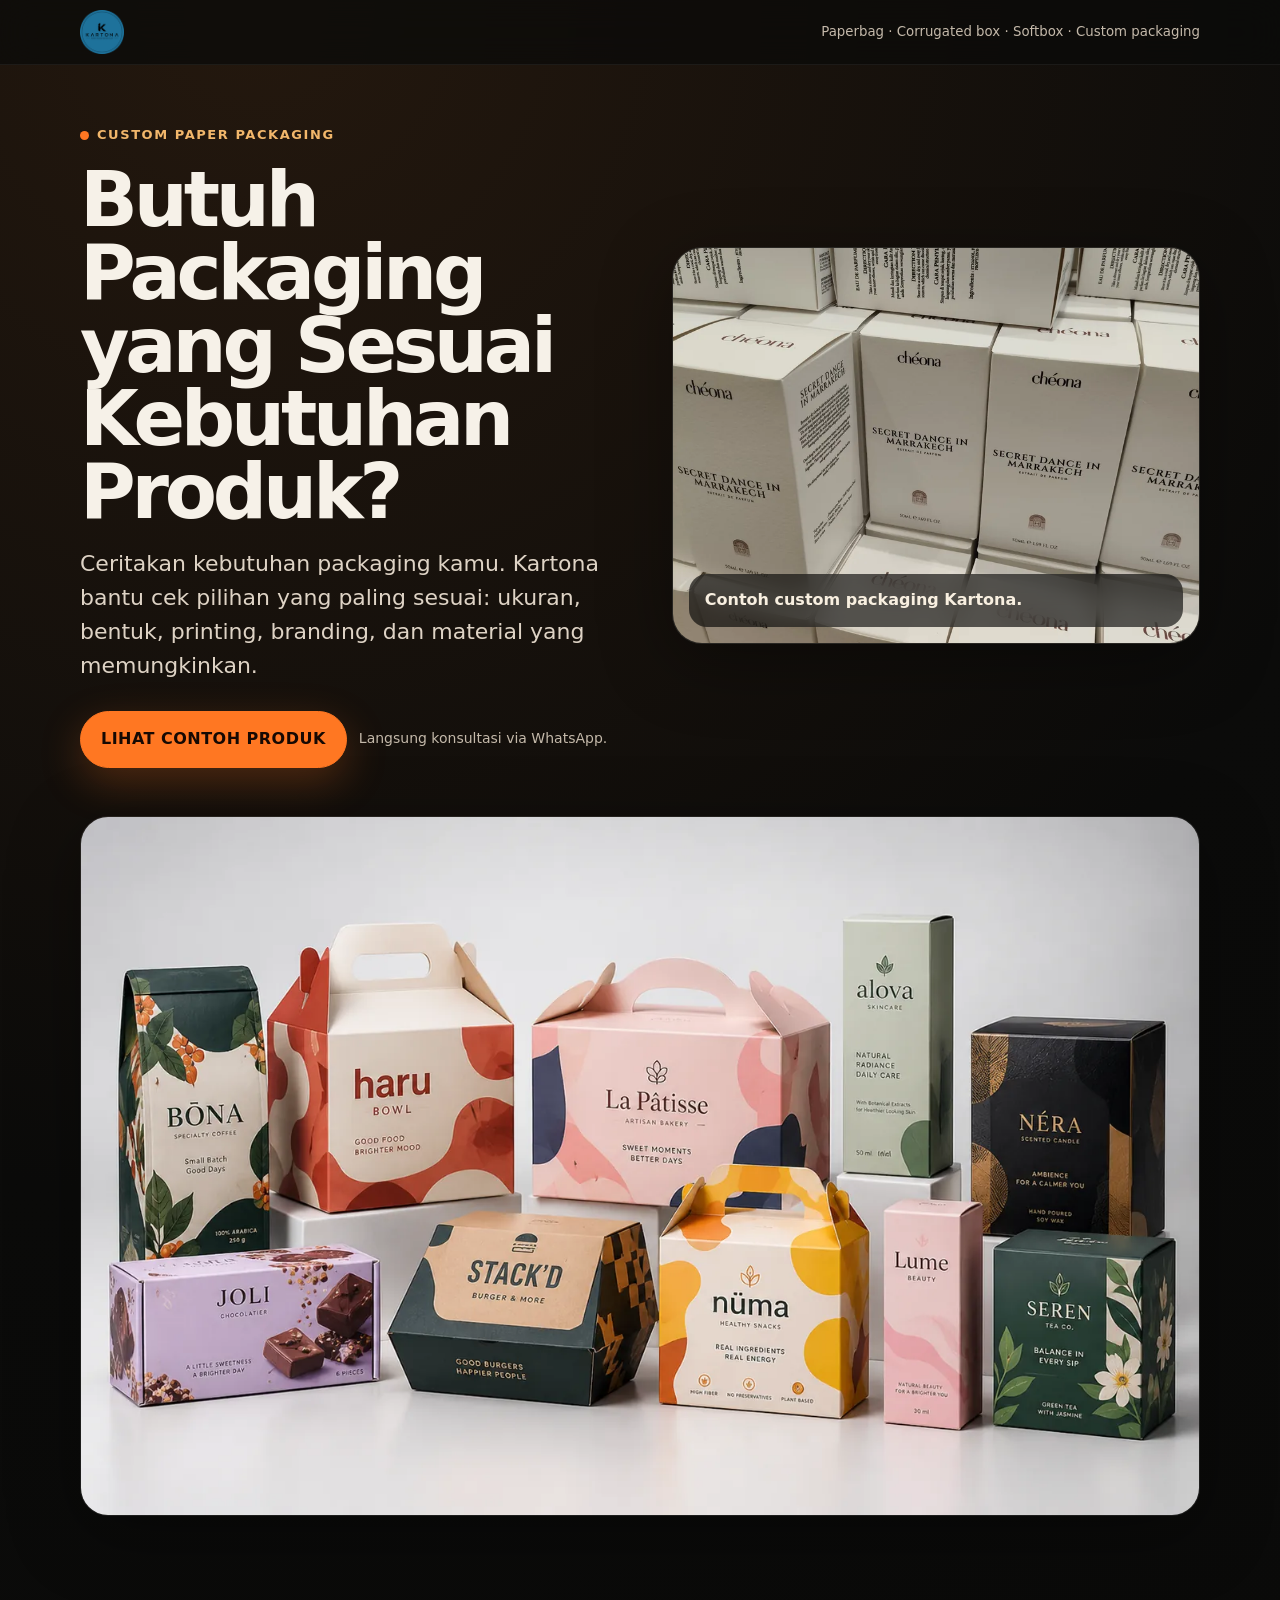
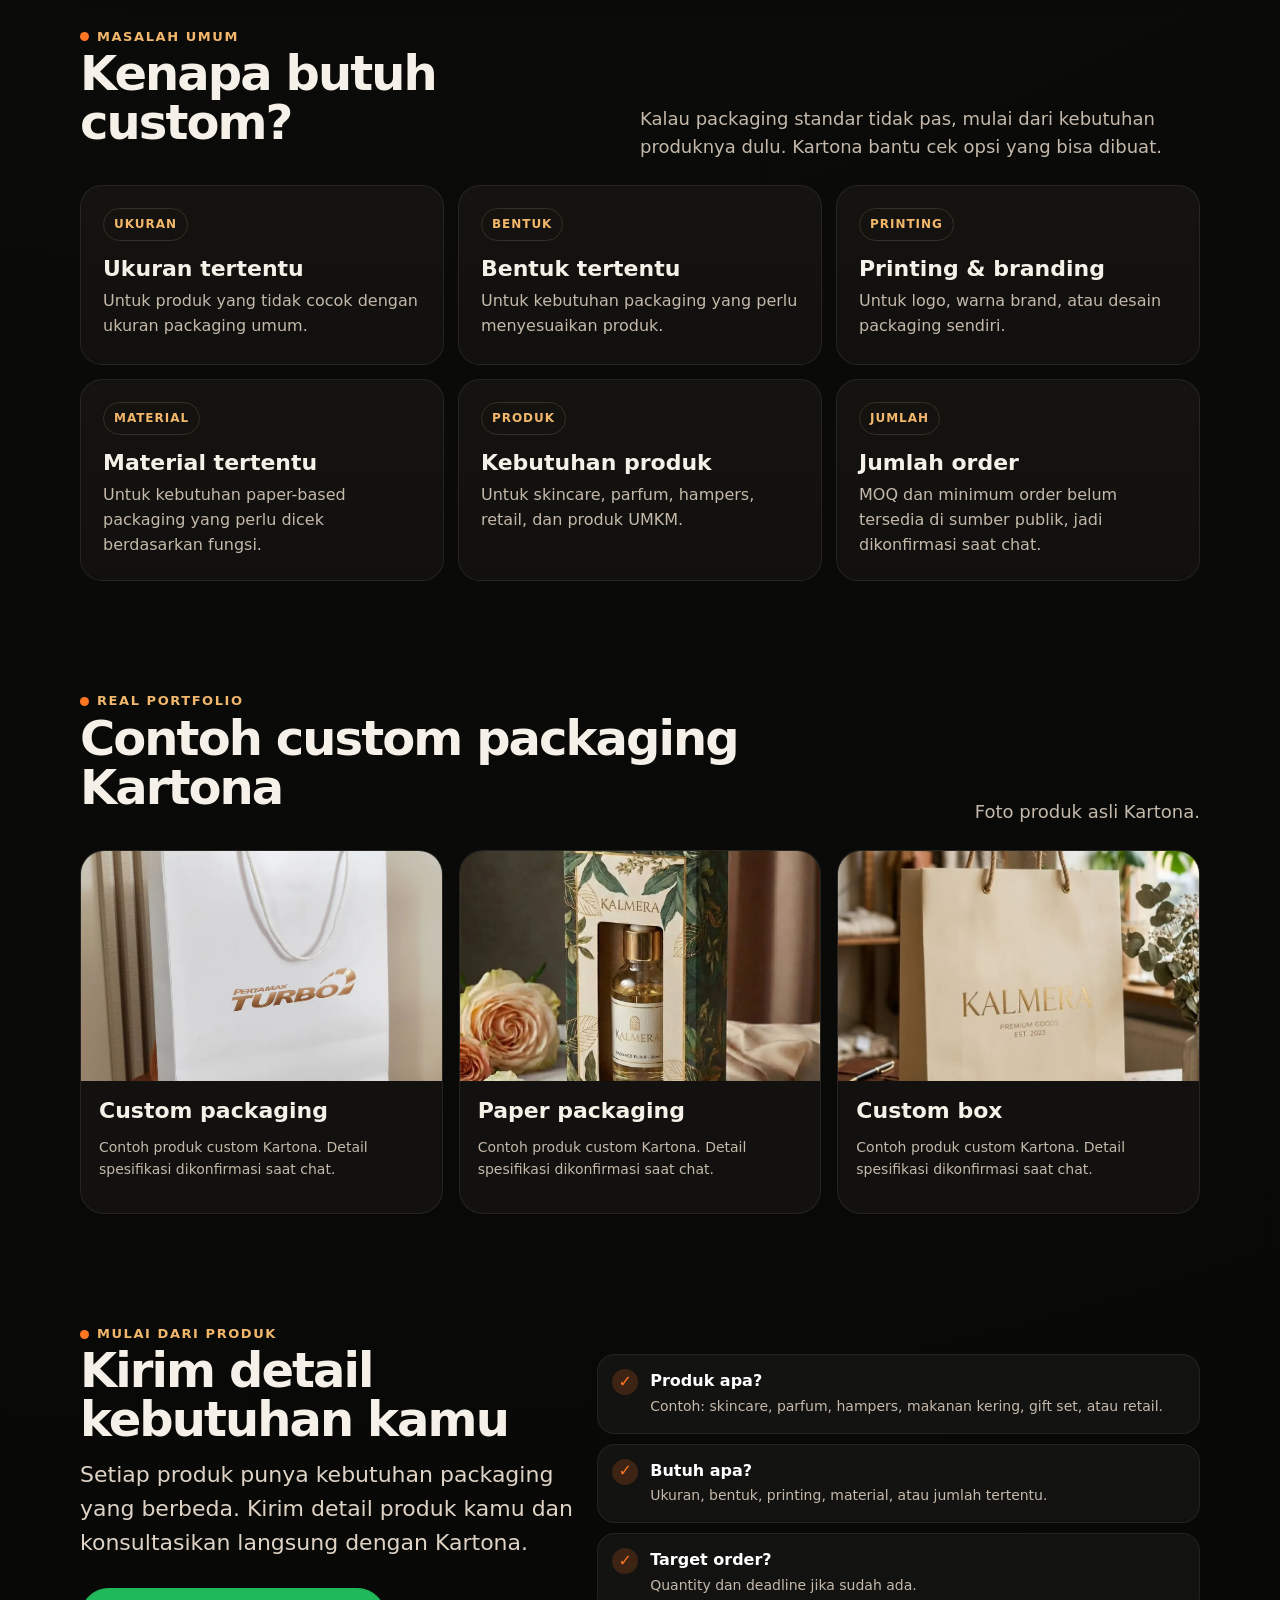
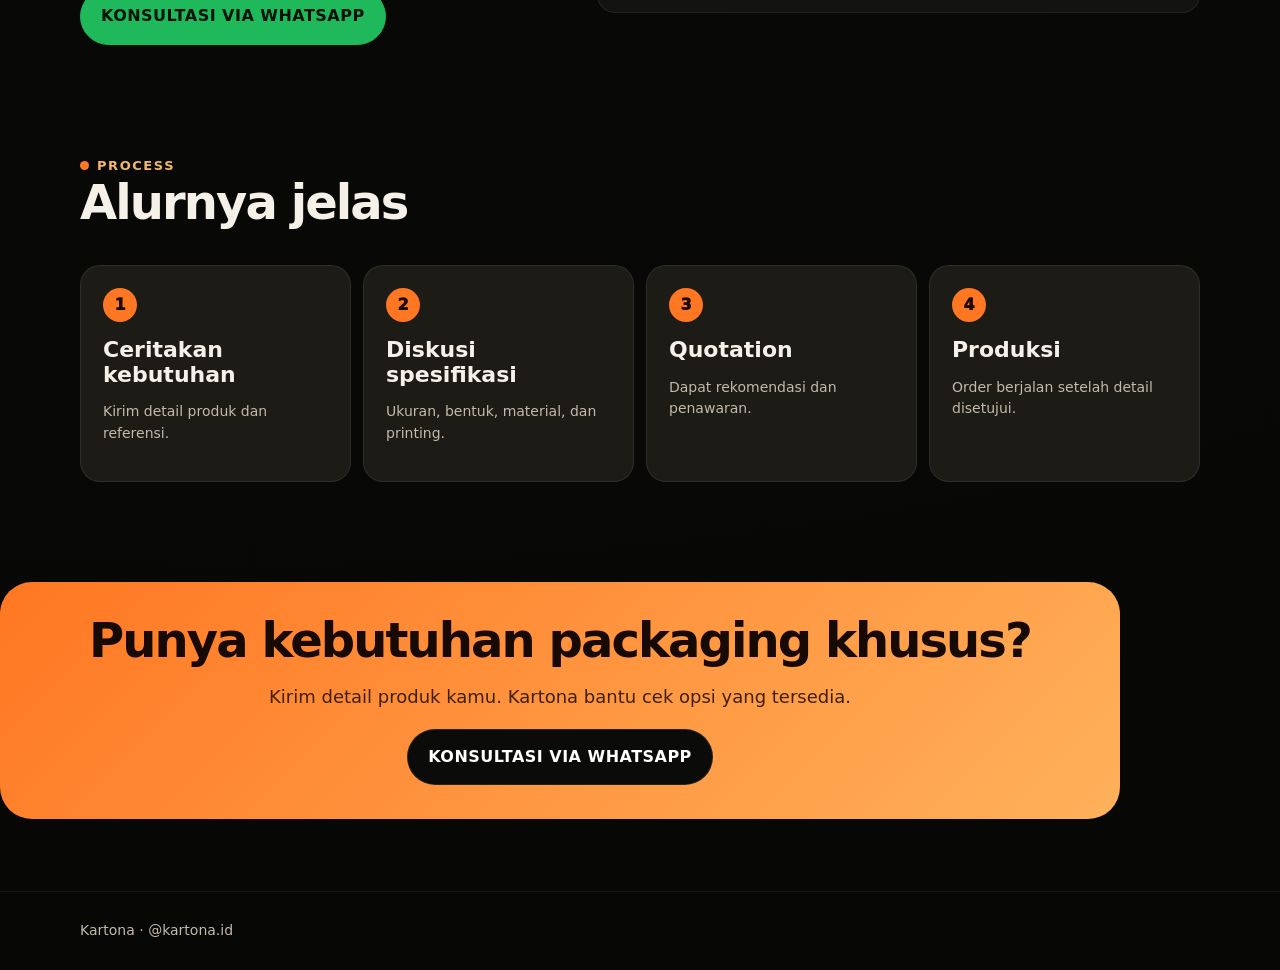
==== commit 77f2c44c: "Ganti foto custom-packaging pakai foto produk asli" ====
--- a/custom-packaging/index.html
+++ b/custom-packaging/index.html
@@ -19,7 +19,7 @@
           <p class="lead">Ceritakan kebutuhan packaging kamu. Kartona bantu cek pilihan yang paling sesuai: ukuran, bentuk, printing, branding, dan material yang memungkinkan.</p>
           <div class="hero-actions"><a class="btn primary" href="#portfolio">Lihat Contoh Produk</a><span class="note">Langsung konsultasi via WhatsApp.</span></div>
         </div>
-        <div class="photo-card"><img src="../assets/premium-skincare-parfum-box.webp" alt="Custom paper packaging Kartona" loading="eager"><div class="photo-caption">Custom box paper-based dengan branding produk.</div></div>
+        <div class="photo-card"><img src="../assets/custom-hero.webp" alt="Contoh custom packaging Kartona" loading="eager"><div class="photo-caption">Contoh custom packaging Kartona.</div></div>
       </div>
     </section>
 
@@ -43,11 +43,11 @@
 
     <section class="section" id="portfolio">
       <div class="wrap">
-        <div class="section-head"><div><span class="eyebrow">Real Portfolio</span><h2>Contoh custom packaging Kartona</h2></div><p>Semua foto menggunakan aset asli dari Instagram Kartona yang berhasil diambil dari sumber publik.</p></div>
+        <div class="section-head"><div><span class="eyebrow">Real Portfolio</span><h2>Contoh custom packaging Kartona</h2></div><p>Foto produk asli Kartona.</p></div>
         <div class="product-grid">
-          <article class="product"><img src="../assets/custom-box-parfum-skincare-hampers.jpg" alt="Custom box Kartona" loading="lazy"><div class="product-body"><h3>Custom box</h3><ul><li>Jenis produk: parfum, skincare, hampers, retail</li><li>Jenis packaging: custom box</li><li>Catatan: contoh visual dari post Kartona</li></ul></div></article>
-          <article class="product"><img src="../assets/softbox-beauty.webp" alt="Softbox Kartona" loading="lazy"><div class="product-body"><h3>Softbox</h3><ul><li>Jenis produk: kosmetik, skincare, beauty line</li><li>Jenis packaging: softbox</li><li>Catatan: dari post softbox Kartona</li></ul></div></article>
-          <article class="product"><img src="../assets/premium-skincare-parfum-box.webp" alt="Printed packaging Kartona" loading="lazy"><div class="product-body"><h3>Printed custom box</h3><ul><li>Jenis produk: skincare/parfum/retail</li><li>Jenis packaging: box paper-based dengan branding</li><li>Catatan: finishing dicek saat konsultasi</li></ul></div></article>
+          <article class="product"><img src="../assets/custom-1.webp" alt="Contoh custom packaging Kartona" loading="lazy"><div class="product-body"><h3>Custom packaging</h3><p class="note">Contoh produk custom Kartona. Detail spesifikasi dikonfirmasi saat chat.</p></div></article>
+          <article class="product"><img src="../assets/custom-2.webp" alt="Contoh custom packaging Kartona" loading="lazy"><div class="product-body"><h3>Paper packaging</h3><p class="note">Contoh produk custom Kartona. Detail spesifikasi dikonfirmasi saat chat.</p></div></article>
+          <article class="product"><img src="../assets/custom-3.webp" alt="Contoh custom packaging Kartona" loading="lazy"><div class="product-body"><h3>Custom box</h3><p class="note">Contoh produk custom Kartona. Detail spesifikasi dikonfirmasi saat chat.</p></div></article>
         </div>
       </div>
     </section>
--- a/css/style.css
+++ b/css/style.css
@@ -2,5 +2,5 @@
   --bg:#0b0b0a;--panel:#141310;--panel2:#1d1b16;--text:#f6f1e8;--muted:#c4b9aa;--line:#353025;--accent:#ff7722;--accent2:#f2b76b;--white:#fff;--wa:#1fb85a;
   --radius:22px;--shadow:0 18px 70px rgba(0,0,0,.35);
 }
-*{box-sizing:border-box}html{scroll-behavior:smooth}body{margin:0;background:radial-gradient(circle at 20% 0%,#24180e 0,#0b0b0a 28%,#070706 100%);color:var(--text);font-family:Inter,ui-sans-serif,system-ui,-apple-system,BlinkMacSystemFont,"Segoe UI",sans-serif;line-height:1.55}a{color:inherit;text-decoration:none}img{max-width:100%;display:block}main{overflow:hidden}.wrap{width:calc(100% - 36px);max-width:1120px;margin-inline:auto}.topbar{position:sticky;top:0;z-index:20;background:rgba(11,11,10,.76);backdrop-filter:blur(18px);border-bottom:1px solid rgba(255,255,255,.06)}.nav{height:64px;display:flex;align-items:center;justify-content:space-between}.logo{font-weight:900;letter-spacing:.08em;display:flex;align-items:center}.logo img{height:42px;background:#f6f1e8;border-radius:10px;padding:6px;display:block}.nav small{color:var(--muted)}.hero{padding:58px 0 38px}.hero-grid{display:grid;grid-template-columns:1.02fr .98fr;gap:42px;align-items:center}.eyebrow{display:inline-flex;align-items:center;gap:8px;color:var(--accent2);font-weight:800;text-transform:uppercase;letter-spacing:.12em;font-size:13px}.eyebrow:before{content:"";width:9px;height:9px;border-radius:99px;background:var(--accent)}h1{font-size:clamp(38px,7vw,76px);line-height:.96;margin:16px 0 18px;letter-spacing:-.055em;overflow-wrap:anywhere}h2{font-size:clamp(30px,4vw,48px);line-height:1.02;margin:0 0 14px;letter-spacing:-.04em}h3{font-size:22px;line-height:1.12;margin:0 0 8px}.lead{font-size:clamp(18px,2vw,22px);color:#ded3c5;max-width:700px;margin:0 0 28px}.hero-actions{display:flex;gap:12px;flex-wrap:wrap;align-items:center}.btn{display:inline-flex;align-items:center;justify-content:center;gap:10px;border:1px solid rgba(255,255,255,.1);min-height:54px;padding:15px 20px;border-radius:999px;font-weight:900;text-transform:uppercase;letter-spacing:.03em;transition:.18s ease;background:#242019}.btn.primary{background:var(--accent);color:#160903;border-color:var(--accent);box-shadow:0 14px 40px rgba(255,119,34,.25)}.btn.wa{background:var(--wa);border-color:var(--wa);color:#031207}.btn:hover{transform:translateY(-1px);filter:brightness(1.05)}.note{color:var(--muted);font-size:14px}.photo-card{position:relative;border-radius:30px;overflow:hidden;border:1px solid rgba(255,255,255,.08);background:#16130f;box-shadow:var(--shadow)}.photo-card img{width:100%;aspect-ratio:4/3;object-fit:cover}.photo-caption{position:absolute;left:16px;right:16px;bottom:16px;background:rgba(0,0,0,.62);backdrop-filter:blur(12px);padding:14px 16px;border-radius:18px;color:#f8efe0;font-weight:750}.section{padding:54px 0}.banner{padding-top:10px}.banner img{width:100%;border-radius:28px;border:1px solid rgba(255,255,255,.08);box-shadow:var(--shadow)}.section-head{display:flex;align-items:end;justify-content:space-between;gap:20px;margin-bottom:24px}.section-head p{max-width:560px;color:var(--muted);font-size:18px;margin:0}.cards{display:grid;grid-template-columns:repeat(3,1fr);gap:14px}.card{background:linear-gradient(180deg,var(--panel),#11100e);border:1px solid rgba(255,255,255,.08);border-radius:var(--radius);padding:22px;min-height:180px}.card .tag{display:inline-flex;margin-bottom:16px;padding:6px 10px;border:1px solid var(--line);border-radius:999px;color:var(--accent2);font-weight:800;font-size:12px;text-transform:uppercase;letter-spacing:.08em}.card p{color:var(--muted);margin:0}.product-grid{display:grid;grid-template-columns:repeat(3,1fr);gap:16px}.product{background:#12110f;border:1px solid rgba(255,255,255,.08);border-radius:24px;overflow:hidden}.product img{width:100%;height:230px;object-fit:cover;background:#24211b}.product-body{padding:18px}.product-body ul{margin:12px 0 0;padding-left:18px;color:var(--muted)}.steps{counter-reset:step;display:grid;grid-template-columns:repeat(4,1fr);gap:12px}.step{position:relative;background:var(--panel2);border:1px solid rgba(255,255,255,.08);border-radius:20px;padding:22px}.step:before{counter-increment:step;content:counter(step);display:grid;place-items:center;width:34px;height:34px;border-radius:99px;background:var(--accent);color:#1a0900;font-weight:950;margin-bottom:16px}.split{display:grid;grid-template-columns:.9fr 1.1fr;gap:24px;align-items:center}.checklist{display:grid;gap:10px}.check{display:flex;gap:12px;align-items:flex-start;background:rgba(255,255,255,.045);border:1px solid rgba(255,255,255,.07);border-radius:18px;padding:14px}.check b{color:#fff}.check:before{content:"✓";display:grid;place-items:center;flex:0 0 26px;height:26px;border-radius:99px;background:rgba(255,119,34,.18);color:var(--accent);font-weight:900}.final-cta{margin:46px 0 72px;border-radius:32px;background:linear-gradient(135deg,#ff7722,#ffb15b);color:#170903;padding:34px;text-align:center}.final-cta h2{color:#170903}.final-cta p{color:#3e210d;font-size:18px}.final-cta .btn{background:#0b0b0a;color:#fff}.audit-table{width:100%;border-collapse:collapse;background:#12110f;border-radius:18px;overflow:hidden}.audit-table th,.audit-table td{border-bottom:1px solid rgba(255,255,255,.08);padding:13px;text-align:left;vertical-align:top}.audit-table th{color:var(--accent2);font-size:12px;text-transform:uppercase;letter-spacing:.08em}.audit-table td{color:#ddd0bf;font-size:14px}.sticky-cta{position:fixed;left:14px;right:14px;bottom:14px;z-index:50;display:none}.sticky-cta.show{display:block}.sticky-cta .btn{width:100%;box-shadow:0 12px 40px rgba(0,0,0,.45)}.two{grid-template-columns:repeat(2,1fr)}.source{font-size:13px;color:#a79b8c;margin-top:12px}.warning{background:#24180d;border:1px solid rgba(255,119,34,.35);padding:14px;border-radius:16px;color:#ffd6b8}.footer{border-top:1px solid rgba(255,255,255,.07);padding:28px 0;color:var(--muted);font-size:14px}
+*{box-sizing:border-box}html{scroll-behavior:smooth}body{margin:0;background:radial-gradient(circle at 20% 0%,#24180e 0,#0b0b0a 28%,#070706 100%);color:var(--text);font-family:Inter,ui-sans-serif,system-ui,-apple-system,BlinkMacSystemFont,"Segoe UI",sans-serif;line-height:1.55}a{color:inherit;text-decoration:none}img{max-width:100%;display:block}main{overflow:hidden}.wrap{width:calc(100% - 36px);max-width:1120px;margin-inline:auto}.topbar{position:sticky;top:0;z-index:20;background:rgba(11,11,10,.76);backdrop-filter:blur(18px);border-bottom:1px solid rgba(255,255,255,.06)}.nav{height:64px;display:flex;align-items:center;justify-content:space-between}.logo{font-weight:900;letter-spacing:.08em;display:flex;align-items:center}.logo img{height:44px;display:block}.nav small{color:var(--muted)}.hero{padding:58px 0 38px}.hero-grid{display:grid;grid-template-columns:1.02fr .98fr;gap:42px;align-items:center}.eyebrow{display:inline-flex;align-items:center;gap:8px;color:var(--accent2);font-weight:800;text-transform:uppercase;letter-spacing:.12em;font-size:13px}.eyebrow:before{content:"";width:9px;height:9px;border-radius:99px;background:var(--accent)}h1{font-size:clamp(38px,7vw,76px);line-height:.96;margin:16px 0 18px;letter-spacing:-.055em;overflow-wrap:anywhere}h2{font-size:clamp(30px,4vw,48px);line-height:1.02;margin:0 0 14px;letter-spacing:-.04em}h3{font-size:22px;line-height:1.12;margin:0 0 8px}.lead{font-size:clamp(18px,2vw,22px);color:#ded3c5;max-width:700px;margin:0 0 28px}.hero-actions{display:flex;gap:12px;flex-wrap:wrap;align-items:center}.btn{display:inline-flex;align-items:center;justify-content:center;gap:10px;border:1px solid rgba(255,255,255,.1);min-height:54px;padding:15px 20px;border-radius:999px;font-weight:900;text-transform:uppercase;letter-spacing:.03em;transition:.18s ease;background:#242019}.btn.primary{background:var(--accent);color:#160903;border-color:var(--accent);box-shadow:0 14px 40px rgba(255,119,34,.25)}.btn.wa{background:var(--wa);border-color:var(--wa);color:#031207}.btn:hover{transform:translateY(-1px);filter:brightness(1.05)}.note{color:var(--muted);font-size:14px}.photo-card{position:relative;border-radius:30px;overflow:hidden;border:1px solid rgba(255,255,255,.08);background:#16130f;box-shadow:var(--shadow)}.photo-card img{width:100%;aspect-ratio:4/3;object-fit:cover}.photo-caption{position:absolute;left:16px;right:16px;bottom:16px;background:rgba(0,0,0,.62);backdrop-filter:blur(12px);padding:14px 16px;border-radius:18px;color:#f8efe0;font-weight:750}.section{padding:54px 0}.banner{padding-top:10px}.banner img{width:100%;border-radius:28px;border:1px solid rgba(255,255,255,.08);box-shadow:var(--shadow)}.section-head{display:flex;align-items:end;justify-content:space-between;gap:20px;margin-bottom:24px}.section-head p{max-width:560px;color:var(--muted);font-size:18px;margin:0}.cards{display:grid;grid-template-columns:repeat(3,1fr);gap:14px}.card{background:linear-gradient(180deg,var(--panel),#11100e);border:1px solid rgba(255,255,255,.08);border-radius:var(--radius);padding:22px;min-height:180px}.card .tag{display:inline-flex;margin-bottom:16px;padding:6px 10px;border:1px solid var(--line);border-radius:999px;color:var(--accent2);font-weight:800;font-size:12px;text-transform:uppercase;letter-spacing:.08em}.card p{color:var(--muted);margin:0}.product-grid{display:grid;grid-template-columns:repeat(3,1fr);gap:16px}.product{background:#12110f;border:1px solid rgba(255,255,255,.08);border-radius:24px;overflow:hidden}.product img{width:100%;height:230px;object-fit:cover;background:#24211b}.product-body{padding:18px}.product-body ul{margin:12px 0 0;padding-left:18px;color:var(--muted)}.steps{counter-reset:step;display:grid;grid-template-columns:repeat(4,1fr);gap:12px}.step{position:relative;background:var(--panel2);border:1px solid rgba(255,255,255,.08);border-radius:20px;padding:22px}.step:before{counter-increment:step;content:counter(step);display:grid;place-items:center;width:34px;height:34px;border-radius:99px;background:var(--accent);color:#1a0900;font-weight:950;margin-bottom:16px}.split{display:grid;grid-template-columns:.9fr 1.1fr;gap:24px;align-items:center}.checklist{display:grid;gap:10px}.check{display:flex;gap:12px;align-items:flex-start;background:rgba(255,255,255,.045);border:1px solid rgba(255,255,255,.07);border-radius:18px;padding:14px}.check b{color:#fff}.check:before{content:"✓";display:grid;place-items:center;flex:0 0 26px;height:26px;border-radius:99px;background:rgba(255,119,34,.18);color:var(--accent);font-weight:900}.final-cta{margin:46px 0 72px;border-radius:32px;background:linear-gradient(135deg,#ff7722,#ffb15b);color:#170903;padding:34px;text-align:center}.final-cta h2{color:#170903}.final-cta p{color:#3e210d;font-size:18px}.final-cta .btn{background:#0b0b0a;color:#fff}.audit-table{width:100%;border-collapse:collapse;background:#12110f;border-radius:18px;overflow:hidden}.audit-table th,.audit-table td{border-bottom:1px solid rgba(255,255,255,.08);padding:13px;text-align:left;vertical-align:top}.audit-table th{color:var(--accent2);font-size:12px;text-transform:uppercase;letter-spacing:.08em}.audit-table td{color:#ddd0bf;font-size:14px}.sticky-cta{position:fixed;left:14px;right:14px;bottom:14px;z-index:50;display:none}.sticky-cta.show{display:block}.sticky-cta .btn{width:100%;box-shadow:0 12px 40px rgba(0,0,0,.45)}.two{grid-template-columns:repeat(2,1fr)}.source{font-size:13px;color:#a79b8c;margin-top:12px}.warning{background:#24180d;border:1px solid rgba(255,119,34,.35);padding:14px;border-radius:16px;color:#ffd6b8}.footer{border-top:1px solid rgba(255,255,255,.07);padding:28px 0;color:var(--muted);font-size:14px}
 @media(max-width:820px){.wrap{width:calc(100% - 28px);max-width:560px}.nav small{display:none}.hero{padding-top:36px}.hero-grid,.split{grid-template-columns:1fr;gap:26px}.cards,.product-grid,.steps,.two{grid-template-columns:1fr}.section{padding:42px 0}.section-head{display:block}.product img{height:250px}h1{font-size:38px;line-height:1}.btn{font-size:14px}.final-cta{padding:26px 18px;margin-bottom:90px}.btn{width:100%;padding-left:16px;padding-right:16px}.hero-actions .note{text-align:center;width:100%}.audit-table{display:block;overflow-x:auto;white-space:nowrap}.photo-card img{aspect-ratio:1/1}.sticky-cta{padding-bottom:env(safe-area-inset-bottom)}}
